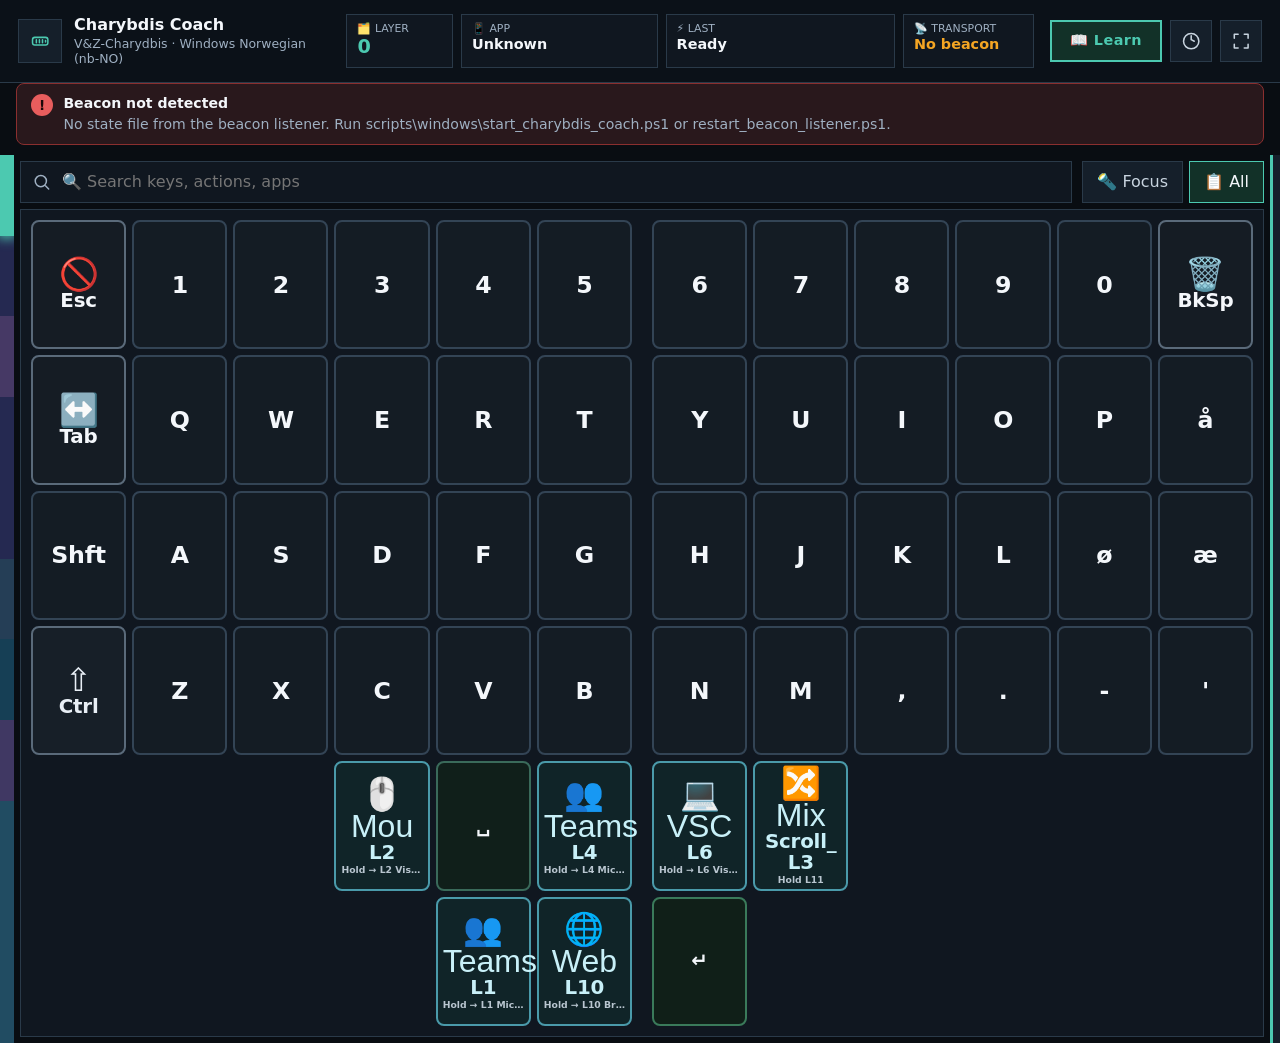
==== coach/index.html @ 66ff9a76 "Consolidate: merge coach into tools repo - Copy charybdis-coach files into coach/ directory  - Updat" ====
<!doctype html>
<html lang="en">
<head>
  <meta charset="utf-8">
  <meta name="viewport" content="width=device-width, initial-scale=1">
  <title>Charybdis Coach</title>
  <link rel="icon" href="data:image/svg+xml,<svg xmlns='http://www.w3.org/2000/svg' viewBox='0 0 24 24'><rect x='2' y='4' width='20' height='16' rx='2' fill='%23101720' stroke='%234cc9b0' stroke-width='2'/><rect x='5' y='8' width='3' height='3' rx='1' fill='%234cc9b0'/><rect x='10' y='8' width='3' height='3' rx='1' fill='%234cc9b0'/><rect x='15' y='8' width='3' height='3' rx='1' fill='%234cc9b0'/><rect x='6' y='13' width='11' height='3' rx='1' fill='%234cc9b0'/></svg>">
  <link rel="stylesheet" href="./styles.css?v=d80175a">
</head>
<body>
  <div class="app-shell">
    <header class="topbar">
      <div class="brand-block">
        <div class="brand-mark" aria-hidden="true">
          <svg viewBox="0 0 24 24"><path d="M5 7h14a3 3 0 0 1 3 3v4a3 3 0 0 1-3 3H5a3 3 0 0 1-3-3v-4a3 3 0 0 1 3-3Zm2 3v4m4-4v4m4-4v4m4-3v2"/></svg>
        </div>
        <div>
          <h1>Charybdis Coach</h1>
          <p id="deviceLabel">USB Live Monitor</p>
        </div>
      </div>
      <div class="status-strip" aria-live="polite">
        <div class="status-pill layer-status"><span>🗂️ Layer</span><strong id="activeLayer">0</strong></div>
        <div class="status-pill"><span>📱 App</span><strong id="activeApp">Unknown</strong></div>
        <div class="status-pill"><span>⚡ Last</span><strong id="lastAction">Starting</strong></div>
        <div class="status-pill transport"><span>📡 Transport</span><strong id="transport">USB</strong></div>
      </div>
      <div class="topbar-actions">
        <button class="learn-button" id="learnButton" type="button" title="Learn app shortcuts">📖 Learn</button>
        <button class="icon-button" id="keyDebugToggle" type="button" title="Toggle key input debug overlay">
          <svg viewBox="0 0 24 24" aria-hidden="true"><path d="M12 2a10 10 0 1 0 0 20 10 10 0 0 0 0-20Zm0 3v5l4 2"/></svg>
        </button>
        <button class="icon-button" id="fullscreenButton" type="button" title="Fullscreen">
          <svg viewBox="0 0 24 24" aria-hidden="true"><path d="M8 3H3v5m13-5h5v5M8 21H3v-5m18 0v5h-5"/></svg>
        </button>
      </div>
    </header>

    <div id="beaconBanner" class="beacon-banner beacon-banner--hidden" role="status" aria-live="assertive" hidden>
      <span class="beacon-banner__icon" aria-hidden="true">!</span>
      <div class="beacon-banner__text">
        <strong id="beaconBannerTitle">Beacon</strong>
        <span id="beaconBannerDetail">Checking layer sync…</span>
      </div>
    </div>

    <main class="workspace">
      <aside class="layer-rail collapsed" id="layerRail" aria-label="Layers">
        <div class="rail-title" id="railTitle">🗂️ Layers</div>
        <div id="layerTabs" class="layer-tabs"></div>
        <div class="rail-color-strip" id="railColorStrip"></div>
      </aside>

      <section class="coach-stage" aria-label="Keyboard coach">
        <div class="stage-toolbar">
          <label class="search-box">
            <svg viewBox="0 0 24 24" aria-hidden="true"><path d="m21 21-4.3-4.3M10.5 18a7.5 7.5 0 1 1 0-15 7.5 7.5 0 0 1 0 15Z"/></svg>
            <input id="searchInput" type="search" autocomplete="off" placeholder="🔍 Search keys, actions, apps">
          </label>
          <div class="view-toggles" role="group" aria-label="View mode">
            <button id="focusImportantButton" type="button">🔦 Focus</button>
            <button id="showAllButton" type="button" class="active">📋 All</button>
          </div>
        </div>

        <div id="keyboardMap" class="keyboard-map" aria-label="Charybdis keyboard map"></div>
      </section>

      <aside class="inspector" id="inspectorPanel" aria-label="Selected action">
        <button type="button" class="inspector-collapse-btn" id="inspectorCollapseBtn" title="Collapse panel">◀</button>
        <section class="panel selected-panel">
          <div class="panel-heading">
            <span id="selectedIcon" class="behavior-icon kind-letter" aria-hidden="true">Key</span>
            <div>
              <h2 id="selectedTitle">Select a key</h2>
              <p id="selectedSubtitle">Layer details appear here</p>
            </div>
          </div>
          <dl class="detail-list">
            <div><dt>⚙️ Behavior</dt><dd id="selectedBehavior">-</dd></div>
            <div><dt>📤 Output</dt><dd id="selectedOutput">-</dd></div>
            <div><dt>⇧ Modifiers</dt><dd id="selectedModifiers">-</dd></div>
            <div><dt>🎯 Purpose</dt><dd id="selectedPurpose">-</dd></div>
            <div><dt>📝 Notes</dt><dd id="selectedNotes">-</dd></div>
          </dl>
        </section>

        <section class="panel practice-panel">
          <h2>🎯 Practice</h2>
          <div class="practice-mode-select">
            <select id="practiceAppSelect" class="practice-app-select">
              <option value="">Layer mode (current layer)</option>
            </select>
          </div>
          <div class="practice-controls" role="group" aria-label="Practice modes">
            <button id="drillButton" type="button">⌨️ Drill (type)</button>
            <button id="quizButton" type="button">🧩 Quiz (find)</button>
            <button id="guidedButton" type="button">🗺️ Guided tour</button>
            <button id="practiceStopButton" type="button">⏹️ Stop</button>
          </div>
          <p id="practicePrompt" class="practice-prompt">Pick a mode. Drill = type the prompted key. Quiz = click the key for the prompted action. Guided = step through this layer. Select an app above to practice its shortcuts across all layers.</p>
          <div class="practice-stats">
            <span>🏆 Score <strong id="practiceScore">0 / 0</strong></span>
            <span>📈 Mastery <strong id="practiceMastery">0%</strong></span>
            <button id="practiceResetButton" type="button" class="link-button">Reset</button>
          </div>
        </section>

        <section class="panel now-panel">
          <h2>📡 Now</h2>
          <div class="now-grid">
            <div><span>👆 Held</span><strong id="heldLayers">-</strong></div>
            <div><span>🔒 Locked</span><strong id="lockedLayer">-</strong></div>
            <div><span>🔀 Toggled</span><strong id="toggledLayers">-</strong></div>
            <div><span>⏱️ State age</span><strong id="stateAge">-</strong></div>
          </div>
        </section>

        <section class="panel events-panel">
          <h2>⏱️ Timeline</h2>
          <ol id="eventList" class="event-list"></ol>
        </section>

        <section class="panel workflow-panel" id="workflowPanel">
          <div class="workflow-header">
            <h2>📋 Workflow Guide</h2>
            <select id="workflowAppSelect" class="workflow-select">
              <option value="">Select an app...</option>
            </select>
          </div>
          <input id="workflowSearch" type="search" autocomplete="off" placeholder="🔍 Filter shortcuts..." class="workflow-search-input">
          <div id="workflowContent" class="workflow-content"></div>
        </section>

        <section class="panel apps-panel">
          <h2>🚀 Launcher Apps</h2>
          <div id="appList" class="app-list"></div>
        </section>
      </aside>
    </main>
  </div>

  <div id="keyDebugOverlay" class="key-debug key-debug--hidden">
    <div class="key-debug-header">Key Input Debug <button id="keyDebugClose" type="button">Hide</button></div>
    <div class="key-debug-mods" id="keyDebugMods">Modifiers: none</div>
    <ol id="keyDebugLog" class="key-debug-log"></ol>
  </div>

  <div id="learnOverlay" class="learn-overlay learn-overlay--hidden" role="dialog" aria-label="Learn shortcuts">
    <div class="learn-topbar">
      <button id="learnCloseButton" type="button" class="learn-close-btn" title="Close">❌ Close</button>
      <div id="learnProgress" class="learn-progress"></div>
      <label class="learn-auto-toggle"><input type="checkbox" id="learnAutoAdvance" checked> Auto-advance</label>
    </div>

    <div id="learnPickerView" class="learn-picker">
      <h2>📖 Learn App Shortcuts</h2>
      <p class="learn-picker-hint">Choose an app to start a guided tour of its keyboard shortcuts</p>
      <div id="learnAppGrid" class="learn-app-grid"></div>
    </div>

    <div id="learnTourView" class="learn-tour learn-tour--hidden">
      <div class="learn-step-area">
        <div id="learnAccess" class="learn-access"></div>
        <div id="learnStep" class="learn-step"></div>
        <div id="learnWarning" class="learn-warning learn-warning--hidden"></div>
      </div>
      <div class="learn-nav">
        <button id="learnPrevButton" type="button">⬅️ Previous</button>
        <button id="learnBackToApps" type="button">📱 Back to Apps</button>
        <button id="learnNextButton" type="button">➡️ Next</button>
      </div>
      <div id="learnKeyboardArea" class="learn-keyboard-area"></div>
    </div>
  </div>

  <script src="./app.js?v=d80175a"></script>
</body>
</html>
---- coach/styles.css ----
:root {
  color-scheme: dark;
  --bg: #090d12;
  --surface: #101720;
  --surface-2: #151f2a;
  --surface-3: #1b2834;
  --line: #2a3a49;
  --text: #f4f7fb;
  --muted: #9fb0c2;
  --soft: #c8d4df;
  --accent: #4cc9b0;
  --accent-2: #68a5ff;
  --warn: #ffc857;
  --danger: #ff6b6b;
  --mouse: #b78cff;
  --layer: #5ee1ff;
  --bt: #64b5ff;
  --system: #ff9f6e;
  --transparent: #5c6b78;
  --nav: #3dd6c6;
  --window: #6eb5ff;
  --speed: #ffb347;
  --scroll: #c9e265;
  --lock: #f472b6;
  --game: #a78bfa;
  --home: #86efac;
  --code: #56d4e8;
  --dms: #e8a44c;
  --shadow: 0 18px 48px rgba(0, 0, 0, 0.32);
}

* {
  box-sizing: border-box;
}

html,
body {
  width: 100%;
  min-width: 320px;
  min-height: 100%;
  margin: 0;
  background: var(--bg);
  color: var(--text);
  font-family: "Segoe UI", system-ui, -apple-system, BlinkMacSystemFont, sans-serif;
  letter-spacing: 0;
}

button,
input {
  font: inherit;
}

svg {
  width: 1.15rem;
  height: 1.15rem;
  fill: none;
  stroke: currentColor;
  stroke-width: 2;
  stroke-linecap: round;
  stroke-linejoin: round;
}

.app-shell {
  min-height: 100vh;
  display: grid;
  grid-template-rows: auto auto 1fr;
}

.topbar {
  display: grid;
  grid-template-columns: minmax(220px, 1fr) minmax(360px, 2.2fr) auto;
  align-items: center;
  gap: 16px;
  padding: 14px 18px;
  border-bottom: 1px solid var(--line);
  background: #0b1118;
}

.brand-block {
  display: flex;
  align-items: center;
  min-width: 0;
  gap: 12px;
}

.brand-mark,
.behavior-icon {
  display: inline-flex;
  align-items: center;
  justify-content: center;
  width: 44px;
  height: 44px;
  flex: 0 0 auto;
  border: 1px solid var(--line);
  background: var(--surface-2);
  color: var(--accent);
  font-weight: 800;
  font-size: 0.72rem;
  letter-spacing: 0.04em;
  text-transform: uppercase;
}

.brand-block h1,
.panel h2 {
  margin: 0;
  font-size: 1rem;
  line-height: 1.2;
}

.brand-block p,
.panel-heading p {
  margin: 3px 0 0;
  color: var(--muted);
  font-size: 0.78rem;
  line-height: 1.2;
}

.status-strip {
  display: grid;
  grid-template-columns: 0.65fr 1.2fr 1.4fr 0.8fr;
  gap: 8px;
  min-width: 0;
}

.status-pill {
  min-width: 0;
  overflow: hidden;
  padding: 8px 10px;
  border: 1px solid var(--line);
  background: var(--surface);
}

#transport.stale-sync,
#transport.beacon-down {
  color: #f5a623;
}

#transport.beacon-live {
  color: #3ecf8e;
}

.beacon-banner {
  display: flex;
  align-items: flex-start;
  gap: 10px;
  margin: 0 16px 10px;
  padding: 10px 14px;
  border: 1px solid var(--line);
  border-radius: 8px;
  background: var(--surface);
  font-size: 0.88rem;
  line-height: 1.35;
}

.beacon-banner--hidden {
  display: none;
}

.beacon-banner--ok {
  border-color: #2d6a4f;
  background: rgba(62, 207, 142, 0.12);
}

.beacon-banner--warn {
  border-color: #9a6b1a;
  background: rgba(245, 166, 35, 0.14);
}

.beacon-banner--error {
  border-color: #8b2f2f;
  background: rgba(232, 93, 93, 0.14);
}

.beacon-banner__icon {
  flex: 0 0 auto;
  width: 1.4rem;
  height: 1.4rem;
  border-radius: 50%;
  display: grid;
  place-items: center;
  font-weight: 700;
  font-size: 0.85rem;
}

.beacon-banner--ok .beacon-banner__icon {
  background: #3ecf8e;
  color: #0b1a12;
}

.beacon-banner--warn .beacon-banner__icon {
  background: #f5a623;
  color: #1a1208;
}

.beacon-banner--error .beacon-banner__icon {
  background: #e85d5d;
  color: #1a0808;
}

.beacon-banner__text strong {
  display: block;
  margin-bottom: 2px;
}

.beacon-banner__text span {
  color: var(--muted);
}

.status-pill span {
  display: block;
  color: var(--muted);
  font-size: 0.68rem;
  line-height: 1.1;
  text-transform: uppercase;
}

.status-pill strong {
  display: block;
  min-width: 0;
  overflow: hidden;
  color: var(--text);
  font-size: 0.9rem;
  line-height: 1.25;
  text-overflow: ellipsis;
  white-space: nowrap;
}

.layer-status strong {
  color: var(--accent);
  font-size: 1.2rem;
}

.icon-button,
.view-toggles button,
.layer-tab {
  border: 1px solid var(--line);
  background: var(--surface-2);
  color: var(--soft);
  cursor: pointer;
}

.topbar-actions {
  display: flex;
  align-items: center;
  gap: 8px;
}

.icon-button {
  width: 42px;
  height: 42px;
  display: inline-flex;
  align-items: center;
  justify-content: center;
}

.icon-button:hover,
.view-toggles button:hover,
.layer-tab:hover {
  border-color: var(--accent);
  color: var(--text);
}

.workspace {
  min-height: 0;
  display: grid;
  grid-template-columns: auto 1fr auto;
  grid-template-rows: 1fr;
  gap: 0;
  padding: 0;
  overflow: hidden;
}

.layer-rail,
.coach-stage,
.inspector {
  min-height: 0;
}

/* ----- Collapsible layer rail ----- */
.layer-rail {
  display: flex;
  flex-direction: column;
  gap: 0;
  width: 88px;
  transition: width 0.25s ease;
  overflow: hidden;
  border-right: 1px solid var(--line);
  background: var(--surface);
}

.layer-rail.collapsed {
  width: 14px;
  min-width: 14px;
  cursor: pointer;
  padding: 0;
  background: var(--bg);
  border-right: none;
}

.layer-rail.collapsed .rail-title,
.layer-rail.collapsed .layer-tabs {
  display: none;
}

.layer-rail.collapsed .rail-color-strip {
  display: flex;
}

.layer-rail.collapsed:hover,
.layer-rail.collapsed:focus-within {
  width: 220px;
  min-width: 220px;
  padding: 0;
  background: var(--surface);
  border-right: 1px solid var(--line);
  cursor: default;
}

.layer-rail.collapsed:hover .rail-title,
.layer-rail.collapsed:focus-within .rail-title {
  display: block;
}

.layer-rail.collapsed:hover .layer-tabs,
.layer-rail.collapsed:focus-within .layer-tabs {
  display: grid;
}

.layer-rail.collapsed:hover .rail-color-strip,
.layer-rail.collapsed:focus-within .rail-color-strip {
  display: none;
}

.rail-color-strip {
  display: none;
  flex-direction: column;
  width: 100%;
  height: 100%;
}

.rail-color-strip .rail-swatch {
  flex: 1;
  transition: opacity 0.25s, box-shadow 0.25s;
  opacity: 0.35;
  position: relative;
}

.rail-color-strip .rail-swatch.active {
  opacity: 1;
  box-shadow: 0 0 12px 2px var(--swatch-color, #fff);
  z-index: 1;
}

.rail-color-strip .rail-swatch:hover {
  opacity: 0.85;
}

.rail-color-strip .rail-swatch.active:hover {
  opacity: 1;
}

.rail-color-strip .rail-swatch.pinned {
  opacity: 1;
  box-shadow: inset 0 0 0 2px #fff, 0 0 12px 2px var(--swatch-color, #fff);
}

.rail-color-strip .rail-swatch.live {
  opacity: 0.9;
}

.rail-title {
  color: var(--muted);
  font-size: 0.7rem;
  text-transform: uppercase;
  padding: 8px 6px 4px;
  cursor: pointer;
  user-select: none;
}

.rail-title:hover {
  color: var(--text);
}

.layer-tabs {
  display: grid;
  gap: 4px;
  padding: 0 4px 4px;
}

.layer-tab {
  min-height: 56px;
  padding: 4px 4px;
  text-align: center;
}

.layer-rail.collapsed:hover .layer-tab,
.layer-rail.collapsed:focus-within .layer-tab {
  min-height: 44px;
  display: grid;
  grid-template-columns: 28px 52px 1fr;
  align-items: center;
  gap: 6px;
  text-align: left;
}

.layer-tab-num {
  display: block;
  color: var(--muted);
  font-size: 0.65rem;
  font-weight: 600;
}

.layer-tab-glyph {
  display: block;
  margin: 1px 0;
  color: var(--text);
  font-size: 0.85rem;
  font-weight: 800;
  letter-spacing: 0.03em;
  line-height: 1.1;
}

.layer-tab-role {
  display: none;
}

.layer-rail.collapsed:hover .layer-tab-role,
.layer-rail.collapsed:focus-within .layer-tab-role {
  display: block;
  color: var(--muted);
  font-size: 0.74rem;
  line-height: 1.15;
  overflow: hidden;
  text-overflow: ellipsis;
  white-space: nowrap;
}

.layer-tab .layer-tab-glyph { color: var(--layer-color, var(--accent)); }

.layer-tab.active {
  border-color: var(--layer-color, var(--accent));
  background: #123128;
  box-shadow: inset 3px 0 0 var(--layer-color, var(--accent));
}

.layer-tab.live {
  outline: 2px solid var(--accent-2);
  outline-offset: 2px;
}

.layer-tab.pinned {
  outline: 2px solid var(--warn);
  outline-offset: 2px;
}

.keycap.answer-correct.press-flash,
.keycap.answer-correct.press-fallthrough {
  box-shadow: 0 0 0 2px var(--accent), 0 0 18px rgba(76, 201, 176, 0.5);
}

.coach-stage {
  display: flex;
  flex-direction: column;
  gap: 6px;
  min-height: 0;
  overflow: hidden;
  padding: 6px;
}

.stage-toolbar {
  display: flex;
  align-items: center;
  gap: 10px;
}

.search-box {
  flex: 1;
  min-width: 0;
  height: 42px;
  display: flex;
  align-items: center;
  gap: 9px;
  padding: 0 12px;
  border: 1px solid var(--line);
  background: var(--surface);
  color: var(--muted);
}

.search-box input {
  width: 100%;
  min-width: 0;
  border: 0;
  outline: 0;
  background: transparent;
  color: var(--text);
}

.view-toggles {
  display: flex;
  gap: 6px;
}

.view-toggles button {
  height: 42px;
  padding: 0 14px;
}

.view-toggles .active {
  border-color: var(--accent);
  color: var(--text);
  background: #123128;
}

.keyboard-map {
  min-height: 0;
  flex: 1;
  display: grid;
  grid-template-columns: 1fr 1fr;
  gap: 20px;
  align-content: stretch;
  justify-content: center;
  padding: 10px;
  border: 1px solid var(--line);
  background: var(--surface);
  overflow: auto;
}

.hand {
  display: grid;
  grid-template-columns: repeat(6, 1fr);
  grid-template-rows: repeat(6, 1fr);
  gap: 6px;
  align-content: stretch;
  min-width: 0;
  max-width: 100%;
}

.keycap {
  position: relative;
  min-width: 0;
  min-height: 0;
  padding: 4px 5px 3px;
  border: 2px solid var(--line);
  background: var(--surface-2);
  color: var(--text);
  display: flex;
  flex-direction: column;
  align-items: stretch;
  justify-content: center;
  gap: 1px;
  text-align: center;
  cursor: pointer;
  border-radius: 8px;
}

.keycap:hover,
.keycap.selected {
  border-color: var(--accent);
  background: var(--surface-3);
}

.keycap.beacon-live-key,
.keycap.live-key {
  outline: 2px solid var(--accent-2);
  outline-offset: 2px;
}

.keycap.beacon-source-key,
.keycap.source-key {
  outline: 2px dashed var(--accent);
  outline-offset: 2px;
}

.keycap.press-flash {
  outline: 3px solid #7ee8ff;
  outline-offset: 1px;
  box-shadow: 0 0 0 2px rgba(126, 232, 255, 0.35), 0 0 18px rgba(126, 232, 255, 0.45);
  background: #1a3040;
}

.keycap.press-fallthrough {
  outline: 3px dashed #9eb0c2;
  outline-offset: 1px;
  box-shadow: 0 0 0 2px rgba(158, 176, 194, 0.25), inset 0 0 12px rgba(126, 232, 255, 0.12);
}

.keycap.filtered-out {
  display: none;
}

.keycap.transparent {
  color: #6d7a86;
  background: #0c1218;
  border-color: #1e2832;
  opacity: 0.72;
}

.keycap.warning {
  border-color: rgba(255, 200, 87, 0.85);
  background: #2a2010;
}

.key-badge {
  align-self: center;
  max-width: 100%;
  padding: 0;
  border-radius: 0;
  background: transparent;
  color: inherit;
  font-size: clamp(1.4rem, 2.5vw, 2rem);
  font-weight: 400;
  letter-spacing: 0;
  line-height: 1;
  text-transform: none;
  opacity: 1;
  font-family: "Segoe UI Emoji", "Apple Color Emoji", "Noto Color Emoji", sans-serif;
}

.key-primary {
  min-width: 0;
  overflow-wrap: anywhere;
  font-weight: 800;
  font-size: clamp(1rem, 1.55vw, 1.45rem);
  line-height: 1.05;
  letter-spacing: -0.01em;
}

.key-secondary {
  min-height: 1.05em;
  color: var(--soft);
  overflow: hidden;
  font-size: 0.58rem;
  font-weight: 600;
  line-height: 1.15;
  text-overflow: ellipsis;
  white-space: nowrap;
  opacity: 0.92;
}

.keycap.kind-letter .key-primary,
.keycap.kind-function .key-primary,
.keycap.kind-arrow .key-primary {
  font-size: clamp(1.1rem, 1.7vw, 1.55rem);
}

.keycap.kind-transparent .key-primary {
  font-size: clamp(0.72rem, 1vw, 0.95rem);
  opacity: 0.68;
}

.keycap.kind-transparent .key-badge {
  font-size: 0.9rem;
  opacity: 0.62;
}

.keycap.kind-transparent .key-secondary {
  opacity: 0.58;
}

.keycap.kind-nav { border-color: #2a8f84; background: #0f2a28; color: #b8fff4; }
.keycap.kind-mouse-hold { border-color: #7b5cbf; background: #1a1530; color: #e4d4ff; }
.keycap.kind-window { border-color: #3d7ab8; background: #102033; color: #d4e8ff; }
.keycap.kind-system-layer { border-color: #c07a45; background: #2a1c14; color: #ffd8bf; }
.keycap.kind-speed,
.keycap.kind-speed-hold { border-color: #c9862e; background: #2a2210; color: #ffe2b0; }
.keycap.kind-speed-off { border-color: #5a8f6e; background: #142218; color: #c7f0d8; }
.keycap.kind-scroll { border-color: #8aa832; background: #1c2410; color: #e8f7b0; }
.keycap.kind-lock { border-color: #c44d8a; background: #2a1020; color: #ffc8e4; }
.keycap.kind-game { border-color: #8b6be8; background: #1e1633; color: #e8ddff; }
.keycap.kind-home { border-color: #4a9f62; background: #122418; color: #c9f5d4; }
.keycap.kind-mouse-btn { border-color: #9466e8; background: #1a1430; color: #eadcff; }
.keycap.kind-bluetooth { border-color: #4a8fd4; background: #101f30; color: #d0ebff; }
.keycap.kind-output { border-color: #5a8fd4; background: #121e2c; color: #d8ecff; }
.keycap.kind-danger { border-color: #d45555; background: #2a1212; color: #ffc9c9; }
.keycap.kind-modifier { border-color: #5a6a7a; background: #171f28; color: #e8eef5; }
.keycap.kind-momentary { border-color: #4a9aaa; background: #102428; color: #c8f0f8; }
.keycap.kind-toggle { border-color: #6a8aaa; background: #141e28; color: #d8e8ff; }
.keycap.kind-jump { border-color: #7a6aaa; background: #1a1428; color: #e8dcff; }
.keycap.kind-arrow { border-color: #4a7a9a; background: #121c26; color: #d0ecff; }
.keycap.kind-space { border-color: #3a6a5a; background: #101f1a; }
.keycap.kind-enter { border-color: #3a7a5a; background: #101f18; }
.keycap.kind-edit { border-color: #5a6a7a; background: #151c24; }
.keycap.kind-letter { border-color: #334455; background: #141c24; }
.keycap.kind-letter .key-primary { font-size: clamp(1.15rem, 1.85vw, 1.65rem); }
.keycap.kind-function { border-color: #45556a; background: #161e28; color: #d8e4f0; }
.keycap.kind-nav .key-primary,
.keycap.kind-window .key-primary,
.keycap.kind-mouse-hold .key-primary,
.keycap.kind-system-layer .key-primary,
.keycap.kind-speed .key-primary,
.keycap.kind-scroll .key-primary,
.keycap.kind-lock .key-primary,
.keycap.kind-game .key-primary,
.keycap.kind-home .key-primary {
  font-size: clamp(0.88rem, 1.2vw, 1.08rem);
}

.behavior-icon.kind-nav { color: var(--nav); border-color: #2a8f84; background: #0f2a28; }
.behavior-icon.kind-mouse-hold,
.behavior-icon.kind-mouse-btn { color: var(--mouse); border-color: #7b5cbf; background: #1a1530; }
.behavior-icon.kind-window { color: var(--window); border-color: #3d7ab8; background: #102033; }
.behavior-icon.kind-system-layer { color: var(--system); border-color: #c07a45; background: #2a1c14; }
.behavior-icon.kind-speed,
.behavior-icon.kind-speed-hold { color: var(--speed); border-color: #c9862e; background: #2a2210; }
.behavior-icon.kind-scroll { color: var(--scroll); border-color: #8aa832; background: #1c2410; }
.behavior-icon.kind-lock { color: var(--lock); border-color: #c44d8a; background: #2a1020; }
.behavior-icon.kind-game { color: var(--game); border-color: #8b6be8; background: #1e1633; }
.behavior-icon.kind-home { color: var(--home); border-color: #4a9f62; background: #122418; }
.behavior-icon.kind-letter { color: var(--accent); }
.behavior-icon.kind-danger { color: var(--danger); border-color: #d45555; background: #2a1212; }
.behavior-icon.kind-transparent { color: var(--transparent); }

/* ----- Collapsible inspector ----- */
.inspector {
  display: flex;
  flex-direction: column;
  gap: 10px;
  overflow-y: auto;
  overflow-x: hidden;
  max-height: 100%;
  width: 290px;
  transition: width 0.25s ease;
  border-left: 1px solid var(--line);
  background: var(--surface);
  padding: 10px;
}

.inspector.collapsed {
  width: 10px;
  min-width: 10px;
  padding: 0;
  overflow: hidden;
  cursor: pointer;
  background: var(--surface-2);
  border-left: 3px solid var(--accent);
}

.inspector.collapsed:hover {
  border-left-color: var(--text);
  background: var(--surface-3);
}

.inspector.collapsed > * {
  display: none;
}

.inspector-collapse-btn {
  align-self: flex-end;
  width: 28px;
  height: 28px;
  border: 1px solid var(--line);
  background: var(--surface-2);
  color: var(--muted);
  cursor: pointer;
  font-size: 0.75rem;
  border-radius: 4px;
  flex-shrink: 0;
}

.inspector-collapse-btn:hover {
  color: var(--text);
  border-color: var(--accent);
}

.inspector-toggle {
  position: absolute;
  right: 0;
  top: 50%;
  transform: translateY(-50%);
  z-index: 10;
  width: 20px;
  height: 60px;
  border: 1px solid var(--line);
  border-right: none;
  background: var(--surface-2);
  color: var(--muted);
  cursor: pointer;
  display: flex;
  align-items: center;
  justify-content: center;
  font-size: 0.7rem;
  border-radius: 6px 0 0 6px;
}

.inspector-toggle:hover {
  color: var(--text);
  border-color: var(--accent);
}

.panel {
  min-width: 0;
  border: 1px solid var(--line);
  background: var(--surface);
  box-shadow: var(--shadow);
}

.selected-panel,
.now-panel,
.events-panel,
.apps-panel {
  padding: 12px;
  flex-shrink: 0;
}

.events-panel {
  flex: 0 1 auto;
  min-height: 160px;
}

.panel-heading {
  display: flex;
  align-items: center;
  gap: 10px;
  margin-bottom: 12px;
}

.detail-list {
  display: grid;
  gap: 8px;
  margin: 0;
}

.detail-list div {
  display: grid;
  grid-template-columns: 82px minmax(0, 1fr);
  gap: 10px;
}

.detail-list dt,
.now-grid span {
  color: var(--muted);
  font-size: 0.72rem;
  line-height: 1.25;
  text-transform: uppercase;
}

.detail-list dd {
  margin: 0;
  color: var(--text);
  overflow-wrap: anywhere;
  font-size: 0.86rem;
  line-height: 1.25;
}

.now-grid {
  display: grid;
  grid-template-columns: 1fr 1fr;
  gap: 8px;
  margin-top: 10px;
}

.now-grid div {
  min-width: 0;
  padding: 10px;
  background: var(--surface-2);
}

.now-grid strong {
  display: block;
  overflow: hidden;
  margin-top: 2px;
  text-overflow: ellipsis;
  white-space: nowrap;
}

.event-list {
  margin: 10px 0 0;
  padding: 0;
  list-style: none;
  overflow-y: auto;
  overflow-x: hidden;
  max-height: 220px;
  min-height: 80px;
}

.event-list li {
  padding: 9px 0;
  border-top: 1px solid var(--line);
  color: var(--soft);
  font-size: 0.84rem;
  line-height: 1.25;
}

.event-list time {
  display: block;
  color: var(--muted);
  font-size: 0.68rem;
}

.app-list {
  display: flex;
  flex-wrap: wrap;
  gap: 8px;
  margin-top: 10px;
}

.app-chip {
  max-width: 100%;
  padding: 6px 8px;
  border: 1px solid var(--line);
  background: var(--surface-2);
  color: var(--soft);
  font-size: 0.78rem;
}

@media (max-width: 1180px) {
  .topbar {
    grid-template-columns: 1fr auto;
  }

  .status-strip {
    grid-column: 1 / -1;
    grid-template-columns: repeat(2, minmax(0, 1fr));
  }

  .layer-rail {
    width: 10px;
    min-width: 10px;
  }

  .layer-rail .rail-title,
  .layer-rail .layer-tabs {
    display: none;
  }

  .layer-rail.collapsed:hover,
  .layer-rail.collapsed:focus-within {
    width: 220px;
    min-width: 220px;
  }

  .layer-rail.collapsed:hover .rail-title,
  .layer-rail.collapsed:focus-within .rail-title {
    display: block;
  }

  .layer-rail.collapsed:hover .layer-tabs,
  .layer-rail.collapsed:focus-within .layer-tabs {
    display: grid;
  }

  .inspector {
    width: 10px;
    min-width: 10px;
    padding: 0;
    overflow: hidden;
  }

  .inspector > * {
    display: none;
  }
}

@media (max-width: 820px) {
  .topbar {
    grid-template-columns: 1fr;
  }

  .icon-button {
    justify-self: start;
  }

  .status-pill strong {
    white-space: normal;
    overflow-wrap: anywhere;
    max-height: 2.6em;
  }

  .workspace {
    grid-template-columns: 1fr;
  }

  .layer-rail {
    flex-direction: row;
    align-items: center;
  }

  .layer-tabs {
    flex: 1;
    display: flex;
    overflow-x: auto;
  }

  .layer-tab {
    min-width: 64px;
  }

  .keyboard-map {
    grid-template-columns: 1fr;
    gap: 16px;
  }

  .inspector {
    grid-template-columns: 1fr;
  }

  .status-strip {
    grid-template-columns: 1fr;
  }
}

/* ----- Practice / learning panel ----- */
.practice-mode-select {
  margin-bottom: 8px;
}
.practice-app-select {
  width: 100%;
  height: 30px;
  border: 1px solid var(--line);
  background: var(--surface-2);
  color: var(--text);
  font-size: 0.8rem;
  padding: 0 8px;
  cursor: pointer;
}
.practice-app-select:hover {
  border-color: var(--accent);
}
.practice-controls {
  display: flex;
  flex-wrap: wrap;
  gap: 6px;
  margin-bottom: 10px;
}
.practice-controls button {
  flex: 1 1 auto;
  border: 1px solid var(--line);
  background: var(--surface-2);
  color: var(--soft);
  border-radius: 8px;
  padding: 7px 9px;
  font-size: 12px;
  cursor: pointer;
  transition: border-color 0.15s, background 0.15s, color 0.15s;
}
.practice-controls button:hover {
  border-color: var(--accent);
  color: var(--text);
}
.practice-controls button.active {
  border-color: var(--accent);
  background: #123128;
  color: var(--accent);
}
.practice-prompt {
  font-size: 13px;
  line-height: 1.45;
  color: var(--text);
  background: var(--surface-3);
  border: 1px solid var(--line);
  border-radius: 8px;
  padding: 10px 12px;
  margin: 0 0 10px;
  min-height: 38px;
}
.practice-stats {
  display: flex;
  align-items: center;
  gap: 14px;
  font-size: 12px;
  color: var(--muted);
}
.practice-stats strong {
  color: var(--accent);
  font-weight: 600;
}
.link-button {
  margin-left: auto;
  background: none;
  border: none;
  color: var(--accent-2);
  cursor: pointer;
  font-size: 12px;
  text-decoration: underline;
}
/* ----- Workflow guide panel ----- */
.workflow-panel {
  padding: 12px;
  flex-shrink: 0;
}
.workflow-header {
  display: flex;
  align-items: center;
  gap: 10px;
  margin-bottom: 10px;
}
.workflow-header h2 {
  flex-shrink: 0;
}
.workflow-select {
  flex: 1;
  min-width: 0;
  height: 32px;
  border: 1px solid var(--line);
  background: var(--surface-2);
  color: var(--text);
  font-size: 0.82rem;
  padding: 0 8px;
  cursor: pointer;
}
.workflow-select:hover {
  border-color: var(--accent);
}
.workflow-search-input {
  width: 100%;
  height: 30px;
  margin-bottom: 10px;
  padding: 0 10px;
  border: 1px solid var(--line);
  background: var(--surface-2);
  color: var(--text);
  font-size: 0.8rem;
  outline: none;
}
.workflow-search-input:focus {
  border-color: var(--accent);
}
.workflow-content {
  max-height: 420px;
  overflow-y: auto;
}
.workflow-category {
  margin-bottom: 12px;
}
.workflow-category-name {
  color: var(--accent);
  font-size: 0.72rem;
  font-weight: 700;
  text-transform: uppercase;
  letter-spacing: 0.05em;
  margin-bottom: 6px;
  padding-bottom: 4px;
  border-bottom: 1px solid var(--line);
}
.workflow-shortcut {
  display: grid;
  grid-template-columns: 110px 1fr;
  gap: 6px;
  padding: 5px 0;
  border-bottom: 1px solid rgba(42, 58, 73, 0.4);
  font-size: 0.8rem;
  line-height: 1.3;
}
.workflow-shortcut:last-child {
  border-bottom: none;
}
.workflow-shortcut.missing {
  border-left: 3px solid #d17a31;
  padding-left: 6px;
}
.workflow-keys {
  font-family: "Consolas", "Cascadia Code", monospace;
  font-size: 0.72rem;
  font-weight: 600;
  color: var(--accent-2);
  white-space: nowrap;
  overflow: hidden;
  text-overflow: ellipsis;
}
.workflow-action {
  color: var(--soft);
  min-width: 0;
}
.workflow-charybdis {
  grid-column: 1 / -1;
  font-size: 0.68rem;
  color: var(--accent);
  padding-left: 4px;
  opacity: 0.85;
}
.workflow-missing {
  display: inline-block;
  margin-right: 7px;
  padding: 1px 6px;
  border: 1px solid rgba(209, 122, 49, 0.7);
  border-radius: 6px;
  color: #f0a45e;
  font-weight: 700;
  text-transform: uppercase;
  letter-spacing: 0.04em;
}
.workflow-shortcut.filtered-out {
  display: none;
}
.workflow-empty {
  color: var(--muted);
  font-size: 0.82rem;
  padding: 16px 0;
  text-align: center;
}

/* ----- Learn overlay ----- */
.learn-button {
  height: 42px;
  padding: 0 18px;
  border: 2px solid var(--accent);
  background: #123128;
  color: var(--accent);
  font-weight: 700;
  font-size: 0.9rem;
  cursor: pointer;
  letter-spacing: 0.03em;
}
.learn-button:hover { background: var(--accent); color: var(--bg); }
.learn-overlay {
  position: fixed;
  inset: 0;
  z-index: 1000;
  background: var(--bg);
  display: flex;
  flex-direction: column;
  overflow: hidden;
}
.learn-overlay--hidden { display: none; }
.learn-topbar {
  display: flex;
  align-items: center;
  gap: 16px;
  padding: 10px 20px;
  background: #0b1118;
  border-bottom: 1px solid var(--line);
}
.learn-close-btn {
  height: 32px;
  padding: 0 14px;
  border: 1px solid var(--line);
  background: var(--surface-2);
  color: var(--soft);
  cursor: pointer;
  font-size: 0.8rem;
}
.learn-close-btn:hover { border-color: var(--danger); color: var(--danger); }
.learn-progress {
  flex: 1;
  color: var(--muted);
  font-size: 0.82rem;
  text-align: center;
}
.learn-auto-toggle {
  font-size: 0.78rem;
  color: var(--muted);
  cursor: pointer;
  display: flex;
  align-items: center;
  gap: 5px;
}
.learn-auto-toggle input { cursor: pointer; }

/* App picker (initial view) */
.learn-picker {
  flex: 1;
  display: flex;
  flex-direction: column;
  align-items: center;
  justify-content: center;
  gap: 20px;
  padding: 40px;
}
.learn-picker h2 {
  margin: 0;
  color: var(--accent);
  font-size: 1.6rem;
}
.learn-picker-hint {
  color: var(--muted);
  font-size: 0.95rem;
  margin: 0;
}
.learn-app-grid {
  display: flex;
  flex-wrap: wrap;
  gap: 12px;
  justify-content: center;
  max-width: 700px;
}
.learn-app-card {
  padding: 14px 24px;
  border: 2px solid var(--line);
  background: var(--surface);
  color: var(--text);
  font-size: 0.95rem;
  font-weight: 600;
  cursor: pointer;
  border-radius: 10px;
  min-width: 130px;
  text-align: center;
}
.learn-app-card:hover {
  border-color: var(--accent);
  background: #123128;
  color: var(--accent);
}

/* Tour view */
.learn-tour { flex: 1; display: flex; flex-direction: column; overflow: hidden; padding: 16px 24px; gap: 14px; }
.learn-tour--hidden { display: none; }
.learn-step-area { text-align: center; }
.learn-access {
  font-size: 0.9rem;
  color: var(--muted);
  margin-bottom: 8px;
  padding: 8px 16px;
  background: var(--surface-2);
  border: 1px solid var(--line);
  border-radius: 8px;
  display: inline-block;
}
.learn-access strong { color: var(--accent); }
.learn-step {
  font-size: 1.4rem;
  font-weight: 600;
  color: var(--text);
  line-height: 1.6;
  min-height: 60px;
  display: flex;
  align-items: center;
  justify-content: center;
  flex-wrap: wrap;
  gap: 8px;
  padding: 18px 24px;
  background: var(--surface);
  border: 1px solid var(--line);
  border-radius: 12px;
}
.learn-step strong { color: var(--accent); }
.learn-step .learn-keys {
  display: inline-block;
  padding: 5px 14px;
  background: var(--surface-3);
  border: 1px solid var(--accent);
  border-radius: 6px;
  font-family: "Consolas", "Cascadia Code", monospace;
  font-weight: 700;
  font-size: 1.1rem;
  color: var(--accent-2);
}
.learn-step .learn-pos {
  font-size: 0.8rem;
  color: var(--muted);
  font-weight: 400;
}
.learn-warning {
  margin-top: 6px;
  padding: 6px 14px;
  background: rgba(255, 200, 87, 0.12);
  border: 1px solid #9a6b1a;
  border-radius: 6px;
  color: var(--warn);
  font-size: 0.8rem;
}
.learn-warning--hidden { display: none; }
.learn-nav {
  display: flex;
  gap: 10px;
  justify-content: center;
}
.learn-nav button {
  height: 36px;
  padding: 0 22px;
  border: 1px solid var(--line);
  background: var(--surface-2);
  color: var(--soft);
  cursor: pointer;
  font-size: 0.85rem;
  border-radius: 6px;
}
.learn-nav button:hover { border-color: var(--accent); color: var(--text); }
.learn-keyboard-area {
  flex: 1;
  min-height: 0;
  overflow: auto;
}

/* ----- Key debug overlay ----- */
.key-debug {
  position: fixed;
  bottom: 12px;
  right: 12px;
  z-index: 900;
  width: 340px;
  max-height: 280px;
  background: rgba(10, 13, 18, 0.95);
  border: 1px solid var(--accent);
  border-radius: 8px;
  font-family: "Consolas", monospace;
  font-size: 0.75rem;
  overflow: hidden;
}
.key-debug--hidden { display: none; }
.key-debug-header {
  display: flex;
  justify-content: space-between;
  align-items: center;
  padding: 6px 10px;
  background: var(--surface-2);
  color: var(--accent);
  font-weight: 700;
  font-size: 0.72rem;
  text-transform: uppercase;
}
.key-debug-header button {
  background: none;
  border: 1px solid var(--line);
  color: var(--muted);
  font-size: 0.68rem;
  cursor: pointer;
  padding: 2px 8px;
}
.key-debug-mods {
  padding: 4px 10px;
  color: var(--warn);
  font-size: 0.72rem;
  border-bottom: 1px solid var(--line);
}
.key-debug-log {
  margin: 0;
  padding: 4px 10px;
  list-style: none;
  max-height: 200px;
  overflow-y: auto;
}
.key-debug-log li {
  padding: 2px 0;
  border-bottom: 1px solid rgba(42, 58, 73, 0.3);
  color: var(--soft);
  line-height: 1.4;
}
.key-debug-log .key-event-type { color: var(--accent-2); }
.key-debug-log .key-event-key { color: var(--accent); font-weight: 700; }

.keycap.answer-correct {
  border-color: var(--accent) !important;
  box-shadow: 0 0 0 2px var(--accent), 0 0 18px rgba(76, 201, 176, 0.5);
}
.keycap.answer-wrong {
  border-color: var(--danger) !important;
  box-shadow: 0 0 0 2px var(--danger), 0 0 18px rgba(255, 107, 107, 0.5);
}
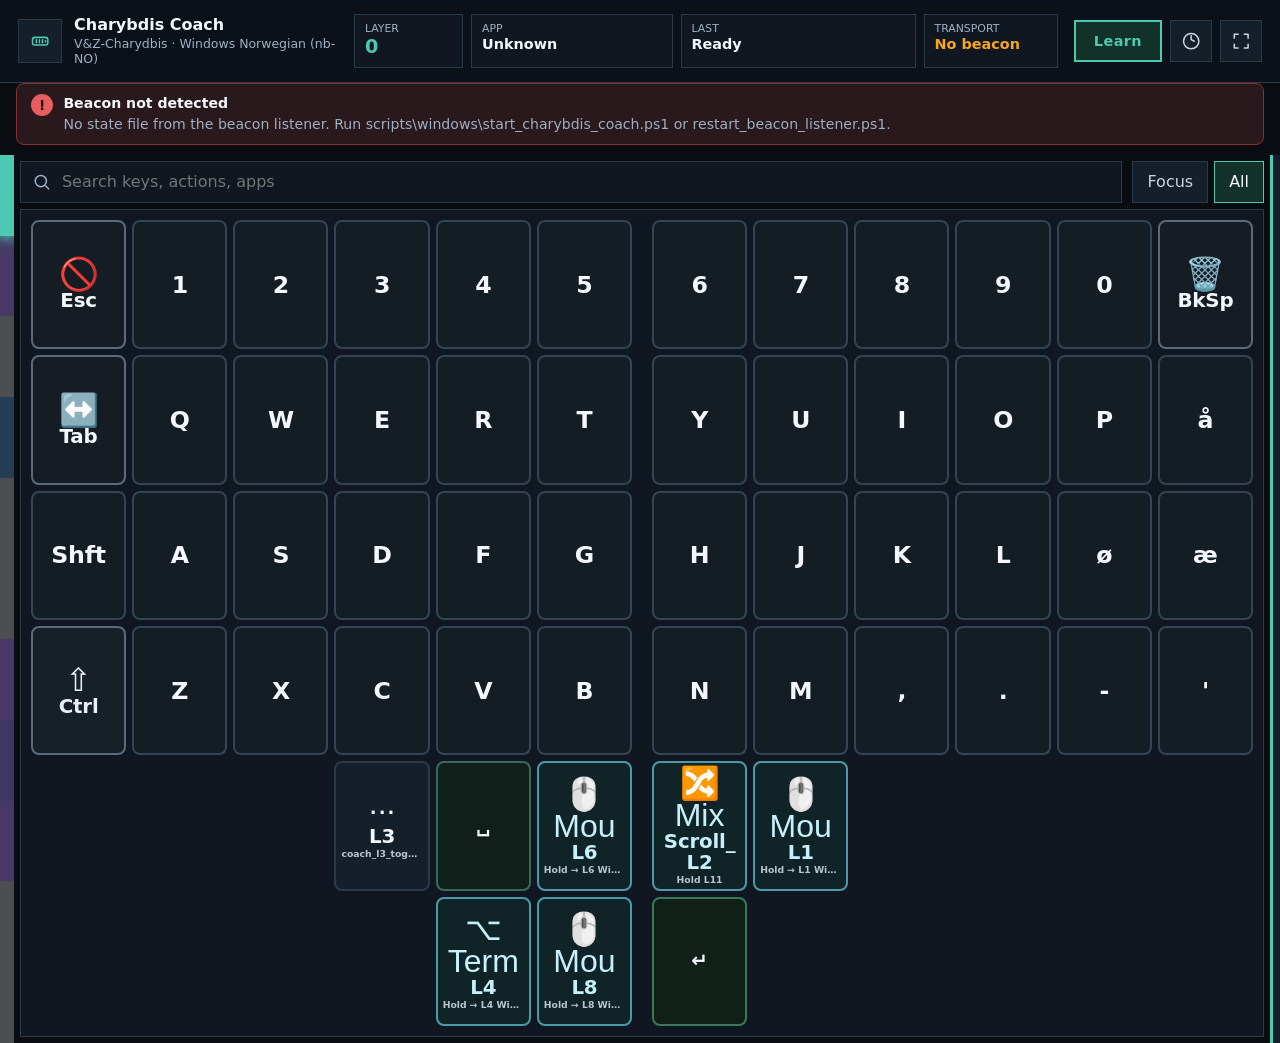
==== commit e6bd6d16: "Remove emoji labels from coach HTML" ====
--- a/coach/index.html
+++ b/coach/index.html
@@ -20,13 +20,13 @@
         </div>
       </div>
       <div class="status-strip" aria-live="polite">
-        <div class="status-pill layer-status"><span>🗂️ Layer</span><strong id="activeLayer">0</strong></div>
-        <div class="status-pill"><span>📱 App</span><strong id="activeApp">Unknown</strong></div>
-        <div class="status-pill"><span>⚡ Last</span><strong id="lastAction">Starting</strong></div>
-        <div class="status-pill transport"><span>📡 Transport</span><strong id="transport">USB</strong></div>
+        <div class="status-pill layer-status"><span>Layer</span><strong id="activeLayer">0</strong></div>
+        <div class="status-pill"><span>App</span><strong id="activeApp">Unknown</strong></div>
+        <div class="status-pill"><span>Last</span><strong id="lastAction">Starting</strong></div>
+        <div class="status-pill transport"><span>Transport</span><strong id="transport">USB</strong></div>
       </div>
       <div class="topbar-actions">
-        <button class="learn-button" id="learnButton" type="button" title="Learn app shortcuts">📖 Learn</button>
+        <button class="learn-button" id="learnButton" type="button" title="Learn app shortcuts">Learn</button>
         <button class="icon-button" id="keyDebugToggle" type="button" title="Toggle key input debug overlay">
           <svg viewBox="0 0 24 24" aria-hidden="true"><path d="M12 2a10 10 0 1 0 0 20 10 10 0 0 0 0-20Zm0 3v5l4 2"/></svg>
         </button>
@@ -46,7 +46,7 @@
 
     <main class="workspace">
       <aside class="layer-rail collapsed" id="layerRail" aria-label="Layers">
-        <div class="rail-title" id="railTitle">🗂️ Layers</div>
+        <div class="rail-title" id="railTitle">Layers</div>
         <div id="layerTabs" class="layer-tabs"></div>
         <div class="rail-color-strip" id="railColorStrip"></div>
       </aside>
@@ -55,11 +55,11 @@
         <div class="stage-toolbar">
           <label class="search-box">
             <svg viewBox="0 0 24 24" aria-hidden="true"><path d="m21 21-4.3-4.3M10.5 18a7.5 7.5 0 1 1 0-15 7.5 7.5 0 0 1 0 15Z"/></svg>
-            <input id="searchInput" type="search" autocomplete="off" placeholder="🔍 Search keys, actions, apps">
+            <input id="searchInput" type="search" autocomplete="off" placeholder="Search keys, actions, apps">
           </label>
           <div class="view-toggles" role="group" aria-label="View mode">
-            <button id="focusImportantButton" type="button">🔦 Focus</button>
-            <button id="showAllButton" type="button" class="active">📋 All</button>
+            <button id="focusImportantButton" type="button">Focus</button>
+            <button id="showAllButton" type="button" class="active">All</button>
           </div>
         </div>
 
@@ -77,63 +77,63 @@
             </div>
           </div>
           <dl class="detail-list">
-            <div><dt>⚙️ Behavior</dt><dd id="selectedBehavior">-</dd></div>
-            <div><dt>📤 Output</dt><dd id="selectedOutput">-</dd></div>
+            <div><dt>Behavior</dt><dd id="selectedBehavior">-</dd></div>
+            <div><dt>Output</dt><dd id="selectedOutput">-</dd></div>
             <div><dt>⇧ Modifiers</dt><dd id="selectedModifiers">-</dd></div>
-            <div><dt>🎯 Purpose</dt><dd id="selectedPurpose">-</dd></div>
-            <div><dt>📝 Notes</dt><dd id="selectedNotes">-</dd></div>
+            <div><dt>Purpose</dt><dd id="selectedPurpose">-</dd></div>
+            <div><dt>Notes</dt><dd id="selectedNotes">-</dd></div>
           </dl>
         </section>
 
         <section class="panel practice-panel">
-          <h2>🎯 Practice</h2>
+          <h2>Practice</h2>
           <div class="practice-mode-select">
             <select id="practiceAppSelect" class="practice-app-select">
               <option value="">Layer mode (current layer)</option>
             </select>
           </div>
           <div class="practice-controls" role="group" aria-label="Practice modes">
-            <button id="drillButton" type="button">⌨️ Drill (type)</button>
-            <button id="quizButton" type="button">🧩 Quiz (find)</button>
-            <button id="guidedButton" type="button">🗺️ Guided tour</button>
-            <button id="practiceStopButton" type="button">⏹️ Stop</button>
+            <button id="drillButton" type="button">Drill (type)</button>
+            <button id="quizButton" type="button">Quiz (find)</button>
+            <button id="guidedButton" type="button">Guided tour</button>
+            <button id="practiceStopButton" type="button">Stop</button>
           </div>
           <p id="practicePrompt" class="practice-prompt">Pick a mode. Drill = type the prompted key. Quiz = click the key for the prompted action. Guided = step through this layer. Select an app above to practice its shortcuts across all layers.</p>
           <div class="practice-stats">
-            <span>🏆 Score <strong id="practiceScore">0 / 0</strong></span>
-            <span>📈 Mastery <strong id="practiceMastery">0%</strong></span>
+            <span>Score <strong id="practiceScore">0 / 0</strong></span>
+            <span>Mastery <strong id="practiceMastery">0%</strong></span>
             <button id="practiceResetButton" type="button" class="link-button">Reset</button>
           </div>
         </section>
 
         <section class="panel now-panel">
-          <h2>📡 Now</h2>
+          <h2>Now</h2>
           <div class="now-grid">
-            <div><span>👆 Held</span><strong id="heldLayers">-</strong></div>
-            <div><span>🔒 Locked</span><strong id="lockedLayer">-</strong></div>
-            <div><span>🔀 Toggled</span><strong id="toggledLayers">-</strong></div>
-            <div><span>⏱️ State age</span><strong id="stateAge">-</strong></div>
+            <div><span>Held</span><strong id="heldLayers">-</strong></div>
+            <div><span>Locked</span><strong id="lockedLayer">-</strong></div>
+            <div><span>Toggled</span><strong id="toggledLayers">-</strong></div>
+            <div><span>State age</span><strong id="stateAge">-</strong></div>
           </div>
         </section>
 
         <section class="panel events-panel">
-          <h2>⏱️ Timeline</h2>
+          <h2>Timeline</h2>
           <ol id="eventList" class="event-list"></ol>
         </section>
 
         <section class="panel workflow-panel" id="workflowPanel">
           <div class="workflow-header">
-            <h2>📋 Workflow Guide</h2>
+            <h2>Workflow Guide</h2>
             <select id="workflowAppSelect" class="workflow-select">
               <option value="">Select an app...</option>
             </select>
           </div>
-          <input id="workflowSearch" type="search" autocomplete="off" placeholder="🔍 Filter shortcuts..." class="workflow-search-input">
+          <input id="workflowSearch" type="search" autocomplete="off" placeholder="Filter shortcuts..." class="workflow-search-input">
           <div id="workflowContent" class="workflow-content"></div>
         </section>
 
         <section class="panel apps-panel">
-          <h2>🚀 Launcher Apps</h2>
+          <h2>Launcher Apps</h2>
           <div id="appList" class="app-list"></div>
         </section>
       </aside>
@@ -148,13 +148,13 @@
 
   <div id="learnOverlay" class="learn-overlay learn-overlay--hidden" role="dialog" aria-label="Learn shortcuts">
     <div class="learn-topbar">
-      <button id="learnCloseButton" type="button" class="learn-close-btn" title="Close">❌ Close</button>
+      <button id="learnCloseButton" type="button" class="learn-close-btn" title="Close">Close</button>
       <div id="learnProgress" class="learn-progress"></div>
       <label class="learn-auto-toggle"><input type="checkbox" id="learnAutoAdvance" checked> Auto-advance</label>
     </div>
 
     <div id="learnPickerView" class="learn-picker">
-      <h2>📖 Learn App Shortcuts</h2>
+      <h2>Learn App Shortcuts</h2>
       <p class="learn-picker-hint">Choose an app to start a guided tour of its keyboard shortcuts</p>
       <div id="learnAppGrid" class="learn-app-grid"></div>
     </div>
@@ -166,9 +166,9 @@
         <div id="learnWarning" class="learn-warning learn-warning--hidden"></div>
       </div>
       <div class="learn-nav">
-        <button id="learnPrevButton" type="button">⬅️ Previous</button>
-        <button id="learnBackToApps" type="button">📱 Back to Apps</button>
-        <button id="learnNextButton" type="button">➡️ Next</button>
+        <button id="learnPrevButton" type="button">Previous</button>
+        <button id="learnBackToApps" type="button">Back to Apps</button>
+        <button id="learnNextButton" type="button">Next</button>
       </div>
       <div id="learnKeyboardArea" class="learn-keyboard-area"></div>
     </div>
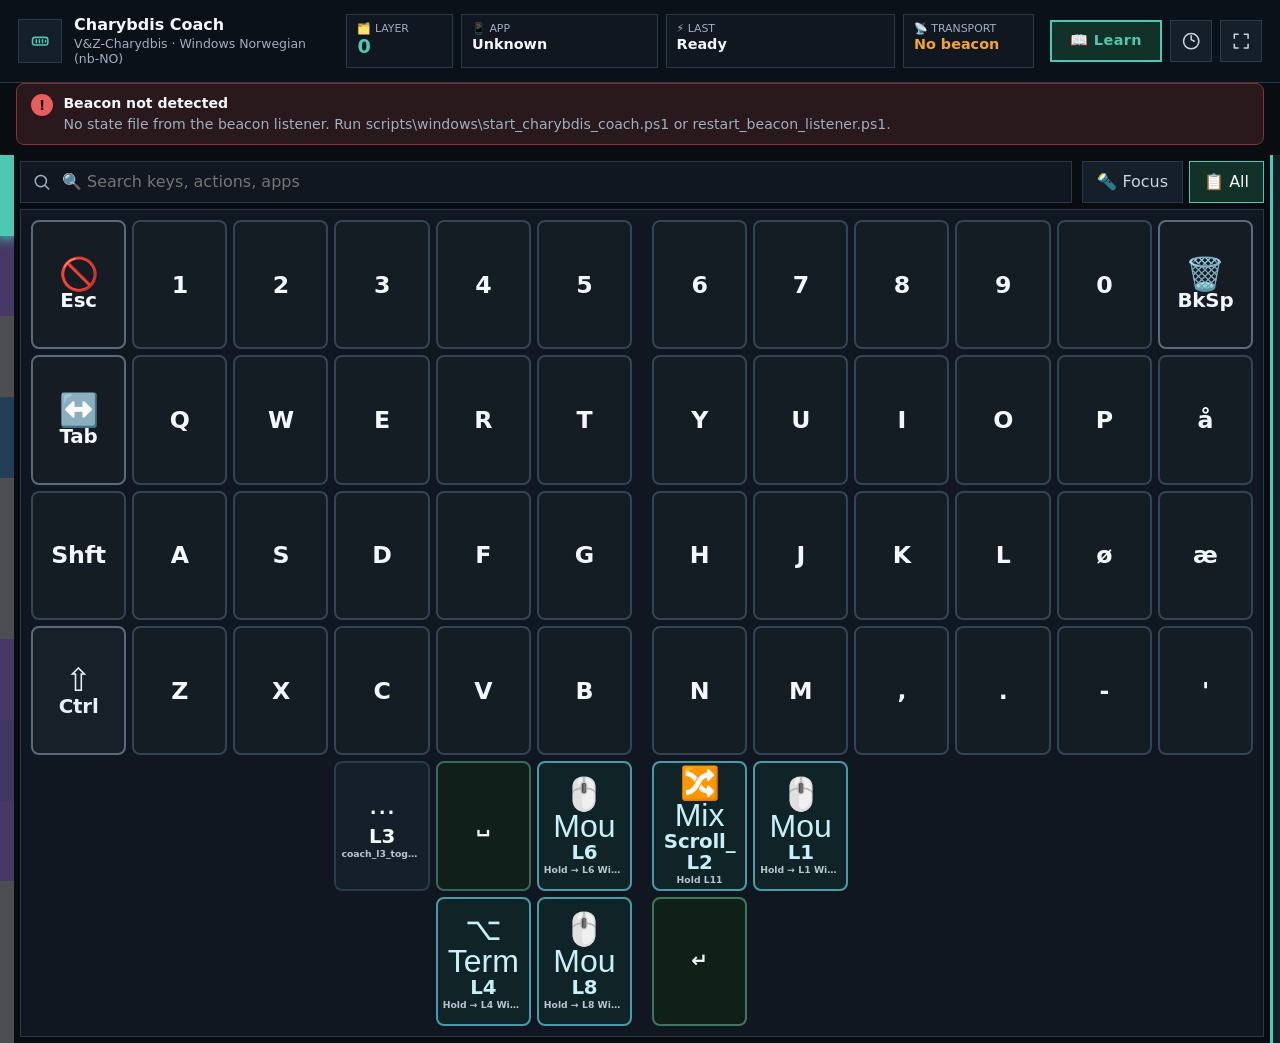
==== commit 208b7645: "Add coach icon rendering fallback" ====
--- a/coach/index.html
+++ b/coach/index.html
@@ -20,13 +20,13 @@
         </div>
       </div>
       <div class="status-strip" aria-live="polite">
-        <div class="status-pill layer-status"><span>Layer</span><strong id="activeLayer">0</strong></div>
-        <div class="status-pill"><span>App</span><strong id="activeApp">Unknown</strong></div>
-        <div class="status-pill"><span>Last</span><strong id="lastAction">Starting</strong></div>
-        <div class="status-pill transport"><span>Transport</span><strong id="transport">USB</strong></div>
+        <div class="status-pill layer-status"><span data-icon="layer">Layer</span><strong id="activeLayer">0</strong></div>
+        <div class="status-pill"><span data-icon="app">App</span><strong id="activeApp">Unknown</strong></div>
+        <div class="status-pill"><span data-icon="last">Last</span><strong id="lastAction">Starting</strong></div>
+        <div class="status-pill transport"><span data-icon="transport">Transport</span><strong id="transport">USB</strong></div>
       </div>
       <div class="topbar-actions">
-        <button class="learn-button" id="learnButton" type="button" title="Learn app shortcuts">Learn</button>
+        <button class="learn-button" id="learnButton" type="button" title="Learn app shortcuts" data-icon="learn">Learn</button>
         <button class="icon-button" id="keyDebugToggle" type="button" title="Toggle key input debug overlay">
           <svg viewBox="0 0 24 24" aria-hidden="true"><path d="M12 2a10 10 0 1 0 0 20 10 10 0 0 0 0-20Zm0 3v5l4 2"/></svg>
         </button>
@@ -46,7 +46,7 @@
 
     <main class="workspace">
       <aside class="layer-rail collapsed" id="layerRail" aria-label="Layers">
-        <div class="rail-title" id="railTitle">Layers</div>
+        <div class="rail-title" id="railTitle" data-icon="layers">Layers</div>
         <div id="layerTabs" class="layer-tabs"></div>
         <div class="rail-color-strip" id="railColorStrip"></div>
       </aside>
@@ -55,11 +55,11 @@
         <div class="stage-toolbar">
           <label class="search-box">
             <svg viewBox="0 0 24 24" aria-hidden="true"><path d="m21 21-4.3-4.3M10.5 18a7.5 7.5 0 1 1 0-15 7.5 7.5 0 0 1 0 15Z"/></svg>
-            <input id="searchInput" type="search" autocomplete="off" placeholder="Search keys, actions, apps">
+            <input id="searchInput" type="search" autocomplete="off" placeholder="Search keys, actions, apps" data-icon="search">
           </label>
           <div class="view-toggles" role="group" aria-label="View mode">
-            <button id="focusImportantButton" type="button">Focus</button>
-            <button id="showAllButton" type="button" class="active">All</button>
+            <button id="focusImportantButton" type="button" data-icon="focus">Focus</button>
+            <button id="showAllButton" type="button" class="active" data-icon="all">All</button>
           </div>
         </div>
 
@@ -77,63 +77,63 @@
             </div>
           </div>
           <dl class="detail-list">
-            <div><dt>Behavior</dt><dd id="selectedBehavior">-</dd></div>
-            <div><dt>Output</dt><dd id="selectedOutput">-</dd></div>
+            <div><dt data-icon="behavior">Behavior</dt><dd id="selectedBehavior">-</dd></div>
+            <div><dt data-icon="output">Output</dt><dd id="selectedOutput">-</dd></div>
             <div><dt>⇧ Modifiers</dt><dd id="selectedModifiers">-</dd></div>
-            <div><dt>Purpose</dt><dd id="selectedPurpose">-</dd></div>
-            <div><dt>Notes</dt><dd id="selectedNotes">-</dd></div>
+            <div><dt data-icon="purpose">Purpose</dt><dd id="selectedPurpose">-</dd></div>
+            <div><dt data-icon="notes">Notes</dt><dd id="selectedNotes">-</dd></div>
           </dl>
         </section>
 
         <section class="panel practice-panel">
-          <h2>Practice</h2>
+          <h2 data-icon="practice">Practice</h2>
           <div class="practice-mode-select">
             <select id="practiceAppSelect" class="practice-app-select">
               <option value="">Layer mode (current layer)</option>
             </select>
           </div>
           <div class="practice-controls" role="group" aria-label="Practice modes">
-            <button id="drillButton" type="button">Drill (type)</button>
-            <button id="quizButton" type="button">Quiz (find)</button>
-            <button id="guidedButton" type="button">Guided tour</button>
-            <button id="practiceStopButton" type="button">Stop</button>
+            <button id="drillButton" type="button" data-icon="drill">Drill (type)</button>
+            <button id="quizButton" type="button" data-icon="quiz">Quiz (find)</button>
+            <button id="guidedButton" type="button" data-icon="guided">Guided tour</button>
+            <button id="practiceStopButton" type="button" data-icon="stop">Stop</button>
           </div>
           <p id="practicePrompt" class="practice-prompt">Pick a mode. Drill = type the prompted key. Quiz = click the key for the prompted action. Guided = step through this layer. Select an app above to practice its shortcuts across all layers.</p>
           <div class="practice-stats">
-            <span>Score <strong id="practiceScore">0 / 0</strong></span>
-            <span>Mastery <strong id="practiceMastery">0%</strong></span>
+            <span data-icon="score">Score <strong id="practiceScore">0 / 0</strong></span>
+            <span data-icon="mastery">Mastery <strong id="practiceMastery">0%</strong></span>
             <button id="practiceResetButton" type="button" class="link-button">Reset</button>
           </div>
         </section>
 
         <section class="panel now-panel">
-          <h2>Now</h2>
+          <h2 data-icon="now">Now</h2>
           <div class="now-grid">
-            <div><span>Held</span><strong id="heldLayers">-</strong></div>
-            <div><span>Locked</span><strong id="lockedLayer">-</strong></div>
-            <div><span>Toggled</span><strong id="toggledLayers">-</strong></div>
-            <div><span>State age</span><strong id="stateAge">-</strong></div>
+            <div><span data-icon="held">Held</span><strong id="heldLayers">-</strong></div>
+            <div><span data-icon="locked">Locked</span><strong id="lockedLayer">-</strong></div>
+            <div><span data-icon="toggled">Toggled</span><strong id="toggledLayers">-</strong></div>
+            <div><span data-icon="age">State age</span><strong id="stateAge">-</strong></div>
           </div>
         </section>
 
         <section class="panel events-panel">
-          <h2>Timeline</h2>
+          <h2 data-icon="timeline">Timeline</h2>
           <ol id="eventList" class="event-list"></ol>
         </section>
 
         <section class="panel workflow-panel" id="workflowPanel">
           <div class="workflow-header">
-            <h2>Workflow Guide</h2>
+            <h2 data-icon="workflow">Workflow Guide</h2>
             <select id="workflowAppSelect" class="workflow-select">
               <option value="">Select an app...</option>
             </select>
           </div>
-          <input id="workflowSearch" type="search" autocomplete="off" placeholder="Filter shortcuts..." class="workflow-search-input">
+          <input id="workflowSearch" type="search" autocomplete="off" placeholder="Filter shortcuts..." class="workflow-search-input" data-icon="search">
           <div id="workflowContent" class="workflow-content"></div>
         </section>
 
         <section class="panel apps-panel">
-          <h2>Launcher Apps</h2>
+          <h2 data-icon="launcher">Launcher Apps</h2>
           <div id="appList" class="app-list"></div>
         </section>
       </aside>
@@ -148,13 +148,13 @@
 
   <div id="learnOverlay" class="learn-overlay learn-overlay--hidden" role="dialog" aria-label="Learn shortcuts">
     <div class="learn-topbar">
-      <button id="learnCloseButton" type="button" class="learn-close-btn" title="Close">Close</button>
+      <button id="learnCloseButton" type="button" class="learn-close-btn" title="Close" data-icon="close">Close</button>
       <div id="learnProgress" class="learn-progress"></div>
       <label class="learn-auto-toggle"><input type="checkbox" id="learnAutoAdvance" checked> Auto-advance</label>
     </div>
 
     <div id="learnPickerView" class="learn-picker">
-      <h2>Learn App Shortcuts</h2>
+      <h2 data-icon="learn">Learn App Shortcuts</h2>
       <p class="learn-picker-hint">Choose an app to start a guided tour of its keyboard shortcuts</p>
       <div id="learnAppGrid" class="learn-app-grid"></div>
     </div>
@@ -166,9 +166,9 @@
         <div id="learnWarning" class="learn-warning learn-warning--hidden"></div>
       </div>
       <div class="learn-nav">
-        <button id="learnPrevButton" type="button">Previous</button>
-        <button id="learnBackToApps" type="button">Back to Apps</button>
-        <button id="learnNextButton" type="button">Next</button>
+        <button id="learnPrevButton" type="button" data-icon="prev">Previous</button>
+        <button id="learnBackToApps" type="button" data-icon="backApps">Back to Apps</button>
+        <button id="learnNextButton" type="button" data-icon="next">Next</button>
       </div>
       <div id="learnKeyboardArea" class="learn-keyboard-area"></div>
     </div>
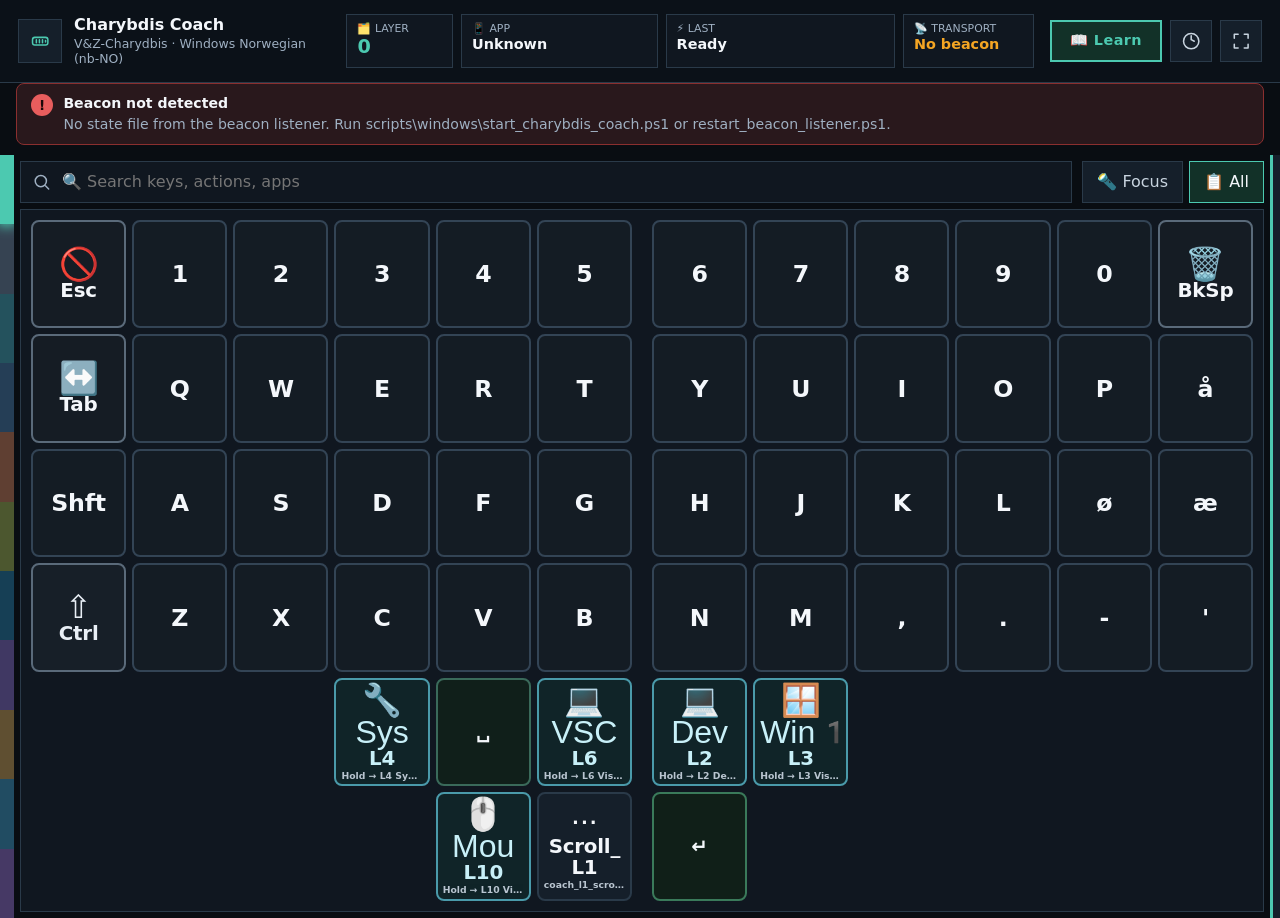
==== commit fe3827f0: "Fix keyboard height growth on inspector expand; add live per-app shortcut info 1. Keyboard visibly g" ====
--- a/coach/index.html
+++ b/coach/index.html
@@ -82,6 +82,7 @@
             <div><dt>⇧ Modifiers</dt><dd id="selectedModifiers">-</dd></div>
             <div><dt data-icon="purpose">Purpose</dt><dd id="selectedPurpose">-</dd></div>
             <div><dt data-icon="notes">Notes</dt><dd id="selectedNotes">-</dd></div>
+            <div><dt data-icon="app">Current App</dt><dd id="selectedCurrentApp">-</dd></div>
           </dl>
         </section>
 
--- a/coach/styles.css
+++ b/coach/styles.css
@@ -63,7 +63,12 @@
 .app-shell {
   min-height: 100vh;
   display: grid;
-  grid-template-rows: auto auto 1fr;
+  /* minmax(0, 1fr) - not bare 1fr - caps this row at the space actually left
+     after the two header rows. With bare 1fr, a tall inspector panel's
+     content can inflate this track past the viewport (grid "blowout"),
+     growing .workspace and everything inside it, including the keyboard's
+     own row heights, instead of just scrolling inside .inspector. */
+  grid-template-rows: auto auto minmax(0, 1fr);
 }
 
 .topbar {
@@ -264,7 +269,7 @@
   min-height: 0;
   display: grid;
   grid-template-columns: auto 1fr auto;
-  grid-template-rows: 1fr;
+  grid-template-rows: minmax(0, 1fr);
   gap: 0;
   padding: 0;
   overflow: hidden;
@@ -516,6 +521,15 @@
   flex: 1;
   display: grid;
   grid-template-columns: 1fr 1fr;
+  /* Without this, the single implicit row sizes to CONTENT (auto), not to
+     available height. When the inspector panel expands and narrows this
+     column, long key labels (key-primary has overflow-wrap: anywhere) wrap
+     onto a second line, growing every keycap's natural height - and with no
+     forced row height, that growth propagates straight up through .hand and
+     into this row, making the whole keyboard visibly taller instead of
+     clipping/scrolling within a stable box. minmax(0, 1fr) pins this row to
+     the box's actual available height regardless of label wrapping. */
+  grid-template-rows: minmax(0, 1fr);
   gap: 20px;
   align-content: stretch;
   justify-content: center;
@@ -539,6 +553,7 @@
   position: relative;
   min-width: 0;
   min-height: 0;
+  overflow: hidden;
   padding: 4px 5px 3px;
   border: 2px solid var(--line);
   background: var(--surface-2);
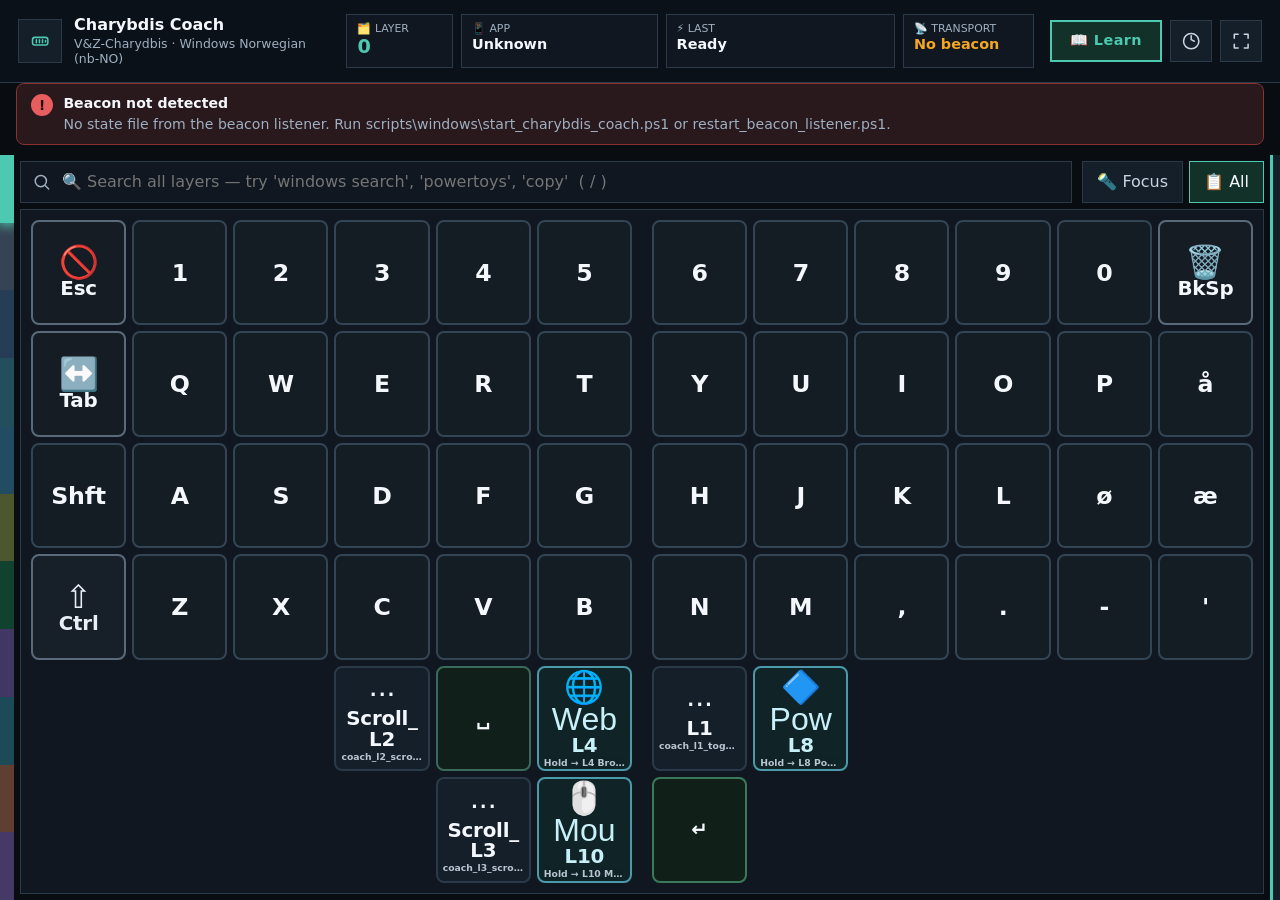
==== commit 1c607036: "feat: bundle Charybdis runtime in one repo" ====
--- a/coach/index.html
+++ b/coach/index.html
@@ -4,8 +4,9 @@
   <meta charset="utf-8">
   <meta name="viewport" content="width=device-width, initial-scale=1">
   <title>Charybdis Coach</title>
+  <meta name="charybdis-release" content="run26_nuclear_fixed2_gen22500_gen22500_bestgen1259">
   <link rel="icon" href="data:image/svg+xml,<svg xmlns='http://www.w3.org/2000/svg' viewBox='0 0 24 24'><rect x='2' y='4' width='20' height='16' rx='2' fill='%23101720' stroke='%234cc9b0' stroke-width='2'/><rect x='5' y='8' width='3' height='3' rx='1' fill='%234cc9b0'/><rect x='10' y='8' width='3' height='3' rx='1' fill='%234cc9b0'/><rect x='15' y='8' width='3' height='3' rx='1' fill='%234cc9b0'/><rect x='6' y='13' width='11' height='3' rx='1' fill='%234cc9b0'/></svg>">
-  <link rel="stylesheet" href="./styles.css?v=d80175a">
+  <link rel="stylesheet" href="./styles.css">
 </head>
 <body>
   <div class="app-shell">
@@ -53,10 +54,13 @@
 
       <section class="coach-stage" aria-label="Keyboard coach">
         <div class="stage-toolbar">
-          <label class="search-box">
-            <svg viewBox="0 0 24 24" aria-hidden="true"><path d="m21 21-4.3-4.3M10.5 18a7.5 7.5 0 1 1 0-15 7.5 7.5 0 0 1 0 15Z"/></svg>
-            <input id="searchInput" type="search" autocomplete="off" placeholder="Search keys, actions, apps" data-icon="search">
-          </label>
+          <div class="search-wrap">
+            <label class="search-box">
+              <svg viewBox="0 0 24 24" aria-hidden="true"><path d="m21 21-4.3-4.3M10.5 18a7.5 7.5 0 1 1 0-15 7.5 7.5 0 0 1 0 15Z"/></svg>
+              <input id="searchInput" type="search" autocomplete="off" placeholder="Search all layers — try 'windows search', 'powertoys', 'copy'  ( / )" data-icon="search">
+            </label>
+            <div id="searchResults" class="search-results" hidden></div>
+          </div>
           <div class="view-toggles" role="group" aria-label="View mode">
             <button id="focusImportantButton" type="button" data-icon="focus">Focus</button>
             <button id="showAllButton" type="button" class="active" data-icon="all">All</button>
@@ -175,6 +179,6 @@
     </div>
   </div>
 
-  <script src="./app.js?v=d80175a"></script>
+  <script src="./app.js"></script>
 </body>
 </html>
--- a/coach/styles.css
+++ b/coach/styles.css
@@ -1,312 +1,314 @@
-:root {
-  color-scheme: dark;
-  --bg: #090d12;
-  --surface: #101720;
-  --surface-2: #151f2a;
-  --surface-3: #1b2834;
-  --line: #2a3a49;
-  --text: #f4f7fb;
-  --muted: #9fb0c2;
-  --soft: #c8d4df;
-  --accent: #4cc9b0;
-  --accent-2: #68a5ff;
-  --warn: #ffc857;
-  --danger: #ff6b6b;
-  --mouse: #b78cff;
-  --layer: #5ee1ff;
-  --bt: #64b5ff;
-  --system: #ff9f6e;
-  --transparent: #5c6b78;
-  --nav: #3dd6c6;
-  --window: #6eb5ff;
-  --speed: #ffb347;
-  --scroll: #c9e265;
-  --lock: #f472b6;
-  --game: #a78bfa;
-  --home: #86efac;
-  --code: #56d4e8;
-  --dms: #e8a44c;
-  --shadow: 0 18px 48px rgba(0, 0, 0, 0.32);
-}
-
-* {
-  box-sizing: border-box;
-}
-
-html,
-body {
-  width: 100%;
-  min-width: 320px;
-  min-height: 100%;
-  margin: 0;
-  background: var(--bg);
-  color: var(--text);
-  font-family: "Segoe UI", system-ui, -apple-system, BlinkMacSystemFont, sans-serif;
-  letter-spacing: 0;
-}
-
-button,
-input {
-  font: inherit;
-}
-
-svg {
-  width: 1.15rem;
-  height: 1.15rem;
-  fill: none;
-  stroke: currentColor;
-  stroke-width: 2;
-  stroke-linecap: round;
-  stroke-linejoin: round;
-}
-
+:root {
+  color-scheme: dark;
+  --bg: #090d12;
+  --surface: #101720;
+  --surface-2: #151f2a;
+  --surface-3: #1b2834;
+  --line: #2a3a49;
+  --text: #f4f7fb;
+  --muted: #9fb0c2;
+  --soft: #c8d4df;
+  --accent: #4cc9b0;
+  --accent-2: #68a5ff;
+  --warn: #ffc857;
+  --danger: #ff6b6b;
+  --mouse: #b78cff;
+  --layer: #5ee1ff;
+  --bt: #64b5ff;
+  --system: #ff9f6e;
+  --transparent: #5c6b78;
+  --nav: #3dd6c6;
+  --window: #6eb5ff;
+  --speed: #ffb347;
+  --scroll: #c9e265;
+  --lock: #f472b6;
+  --game: #a78bfa;
+  --home: #86efac;
+  --code: #56d4e8;
+  --dms: #e8a44c;
+  --shadow: 0 18px 48px rgba(0, 0, 0, 0.32);
+}
+
+* {
+  box-sizing: border-box;
+}
+
+html,
+body {
+  width: 100%;
+  min-width: 320px;
+  min-height: 100%;
+  margin: 0;
+  background: var(--bg);
+  color: var(--text);
+  font-family: "Segoe UI", system-ui, -apple-system, BlinkMacSystemFont, sans-serif;
+  letter-spacing: 0;
+}
+
+button,
+input {
+  font: inherit;
+}
+
+svg {
+  width: 1.15rem;
+  height: 1.15rem;
+  fill: none;
+  stroke: currentColor;
+  stroke-width: 2;
+  stroke-linecap: round;
+  stroke-linejoin: round;
+}
+
 .app-shell {
-  min-height: 100vh;
-  display: grid;
-  /* minmax(0, 1fr) - not bare 1fr - caps this row at the space actually left
-     after the two header rows. With bare 1fr, a tall inspector panel's
-     content can inflate this track past the viewport (grid "blowout"),
-     growing .workspace and everything inside it, including the keyboard's
-     own row heights, instead of just scrolling inside .inspector. */
-  grid-template-rows: auto auto minmax(0, 1fr);
-}
-
-.topbar {
-  display: grid;
-  grid-template-columns: minmax(220px, 1fr) minmax(360px, 2.2fr) auto;
-  align-items: center;
-  gap: 16px;
-  padding: 14px 18px;
-  border-bottom: 1px solid var(--line);
-  background: #0b1118;
-}
-
-.brand-block {
-  display: flex;
-  align-items: center;
-  min-width: 0;
-  gap: 12px;
-}
-
-.brand-mark,
-.behavior-icon {
-  display: inline-flex;
-  align-items: center;
-  justify-content: center;
-  width: 44px;
-  height: 44px;
-  flex: 0 0 auto;
-  border: 1px solid var(--line);
-  background: var(--surface-2);
-  color: var(--accent);
-  font-weight: 800;
-  font-size: 0.72rem;
-  letter-spacing: 0.04em;
-  text-transform: uppercase;
-}
-
-.brand-block h1,
-.panel h2 {
-  margin: 0;
-  font-size: 1rem;
-  line-height: 1.2;
-}
-
-.brand-block p,
-.panel-heading p {
-  margin: 3px 0 0;
-  color: var(--muted);
-  font-size: 0.78rem;
-  line-height: 1.2;
-}
-
-.status-strip {
-  display: grid;
-  grid-template-columns: 0.65fr 1.2fr 1.4fr 0.8fr;
-  gap: 8px;
-  min-width: 0;
-}
-
-.status-pill {
-  min-width: 0;
-  overflow: hidden;
-  padding: 8px 10px;
-  border: 1px solid var(--line);
-  background: var(--surface);
-}
-
-#transport.stale-sync,
-#transport.beacon-down {
-  color: #f5a623;
-}
-
-#transport.beacon-live {
-  color: #3ecf8e;
-}
-
-.beacon-banner {
-  display: flex;
-  align-items: flex-start;
-  gap: 10px;
-  margin: 0 16px 10px;
-  padding: 10px 14px;
-  border: 1px solid var(--line);
-  border-radius: 8px;
-  background: var(--surface);
-  font-size: 0.88rem;
-  line-height: 1.35;
-}
-
-.beacon-banner--hidden {
-  display: none;
-}
-
-.beacon-banner--ok {
-  border-color: #2d6a4f;
-  background: rgba(62, 207, 142, 0.12);
-}
-
-.beacon-banner--warn {
-  border-color: #9a6b1a;
-  background: rgba(245, 166, 35, 0.14);
-}
-
-.beacon-banner--error {
-  border-color: #8b2f2f;
-  background: rgba(232, 93, 93, 0.14);
-}
-
-.beacon-banner__icon {
-  flex: 0 0 auto;
-  width: 1.4rem;
-  height: 1.4rem;
-  border-radius: 50%;
-  display: grid;
-  place-items: center;
-  font-weight: 700;
-  font-size: 0.85rem;
-}
-
-.beacon-banner--ok .beacon-banner__icon {
-  background: #3ecf8e;
-  color: #0b1a12;
-}
-
-.beacon-banner--warn .beacon-banner__icon {
-  background: #f5a623;
-  color: #1a1208;
-}
-
-.beacon-banner--error .beacon-banner__icon {
-  background: #e85d5d;
-  color: #1a0808;
-}
-
-.beacon-banner__text strong {
-  display: block;
-  margin-bottom: 2px;
-}
-
-.beacon-banner__text span {
-  color: var(--muted);
-}
-
-.status-pill span {
-  display: block;
-  color: var(--muted);
-  font-size: 0.68rem;
-  line-height: 1.1;
-  text-transform: uppercase;
-}
-
-.status-pill strong {
-  display: block;
-  min-width: 0;
-  overflow: hidden;
-  color: var(--text);
-  font-size: 0.9rem;
-  line-height: 1.25;
-  text-overflow: ellipsis;
-  white-space: nowrap;
-}
-
-.layer-status strong {
-  color: var(--accent);
-  font-size: 1.2rem;
-}
-
-.icon-button,
-.view-toggles button,
-.layer-tab {
-  border: 1px solid var(--line);
-  background: var(--surface-2);
-  color: var(--soft);
-  cursor: pointer;
-}
-
-.topbar-actions {
-  display: flex;
-  align-items: center;
-  gap: 8px;
-}
-
-.icon-button {
-  width: 42px;
-  height: 42px;
-  display: inline-flex;
-  align-items: center;
-  justify-content: center;
-}
-
-.icon-button:hover,
-.view-toggles button:hover,
-.layer-tab:hover {
-  border-color: var(--accent);
-  color: var(--text);
-}
-
-.workspace {
+  height: 100vh;
+  height: 100dvh;
   min-height: 0;
-  display: grid;
-  grid-template-columns: auto 1fr auto;
-  grid-template-rows: minmax(0, 1fr);
-  gap: 0;
-  padding: 0;
-  overflow: hidden;
-}
-
-.layer-rail,
-.coach-stage,
-.inspector {
-  min-height: 0;
-}
-
-/* ----- Collapsible layer rail ----- */
-.layer-rail {
-  display: flex;
-  flex-direction: column;
-  gap: 0;
-  width: 88px;
-  transition: width 0.25s ease;
-  overflow: hidden;
-  border-right: 1px solid var(--line);
-  background: var(--surface);
-}
-
-.layer-rail.collapsed {
-  width: 14px;
-  min-width: 14px;
-  cursor: pointer;
-  padding: 0;
-  background: var(--bg);
-  border-right: none;
-}
-
-.layer-rail.collapsed .rail-title,
-.layer-rail.collapsed .layer-tabs {
-  display: none;
-}
-
+  display: grid;
+  /* minmax(0, 1fr) - not bare 1fr - caps this row at the space actually left
+     after the two header rows. With bare 1fr, a tall inspector panel's
+     content can inflate this track past the viewport (grid "blowout"),
+     growing .workspace and everything inside it, including the keyboard's
+     own row heights, instead of just scrolling inside .inspector. */
+  grid-template-rows: auto auto minmax(0, 1fr);
+}
+
+.topbar {
+  display: grid;
+  grid-template-columns: minmax(220px, 1fr) minmax(360px, 2.2fr) auto;
+  align-items: center;
+  gap: 16px;
+  padding: 14px 18px;
+  border-bottom: 1px solid var(--line);
+  background: #0b1118;
+}
+
+.brand-block {
+  display: flex;
+  align-items: center;
+  min-width: 0;
+  gap: 12px;
+}
+
+.brand-mark,
+.behavior-icon {
+  display: inline-flex;
+  align-items: center;
+  justify-content: center;
+  width: 44px;
+  height: 44px;
+  flex: 0 0 auto;
+  border: 1px solid var(--line);
+  background: var(--surface-2);
+  color: var(--accent);
+  font-weight: 800;
+  font-size: 0.72rem;
+  letter-spacing: 0.04em;
+  text-transform: uppercase;
+}
+
+.brand-block h1,
+.panel h2 {
+  margin: 0;
+  font-size: 1rem;
+  line-height: 1.2;
+}
+
+.brand-block p,
+.panel-heading p {
+  margin: 3px 0 0;
+  color: var(--muted);
+  font-size: 0.78rem;
+  line-height: 1.2;
+}
+
+.status-strip {
+  display: grid;
+  grid-template-columns: 0.65fr 1.2fr 1.4fr 0.8fr;
+  gap: 8px;
+  min-width: 0;
+}
+
+.status-pill {
+  min-width: 0;
+  overflow: hidden;
+  padding: 8px 10px;
+  border: 1px solid var(--line);
+  background: var(--surface);
+}
+
+#transport.stale-sync,
+#transport.beacon-down {
+  color: #f5a623;
+}
+
+#transport.beacon-live {
+  color: #3ecf8e;
+}
+
+.beacon-banner {
+  display: flex;
+  align-items: flex-start;
+  gap: 10px;
+  margin: 0 16px 10px;
+  padding: 10px 14px;
+  border: 1px solid var(--line);
+  border-radius: 8px;
+  background: var(--surface);
+  font-size: 0.88rem;
+  line-height: 1.35;
+}
+
+.beacon-banner--hidden {
+  display: none;
+}
+
+.beacon-banner--ok {
+  border-color: #2d6a4f;
+  background: rgba(62, 207, 142, 0.12);
+}
+
+.beacon-banner--warn {
+  border-color: #9a6b1a;
+  background: rgba(245, 166, 35, 0.14);
+}
+
+.beacon-banner--error {
+  border-color: #8b2f2f;
+  background: rgba(232, 93, 93, 0.14);
+}
+
+.beacon-banner__icon {
+  flex: 0 0 auto;
+  width: 1.4rem;
+  height: 1.4rem;
+  border-radius: 50%;
+  display: grid;
+  place-items: center;
+  font-weight: 700;
+  font-size: 0.85rem;
+}
+
+.beacon-banner--ok .beacon-banner__icon {
+  background: #3ecf8e;
+  color: #0b1a12;
+}
+
+.beacon-banner--warn .beacon-banner__icon {
+  background: #f5a623;
+  color: #1a1208;
+}
+
+.beacon-banner--error .beacon-banner__icon {
+  background: #e85d5d;
+  color: #1a0808;
+}
+
+.beacon-banner__text strong {
+  display: block;
+  margin-bottom: 2px;
+}
+
+.beacon-banner__text span {
+  color: var(--muted);
+}
+
+.status-pill span {
+  display: block;
+  color: var(--muted);
+  font-size: 0.68rem;
+  line-height: 1.1;
+  text-transform: uppercase;
+}
+
+.status-pill strong {
+  display: block;
+  min-width: 0;
+  overflow: hidden;
+  color: var(--text);
+  font-size: 0.9rem;
+  line-height: 1.25;
+  text-overflow: ellipsis;
+  white-space: nowrap;
+}
+
+.layer-status strong {
+  color: var(--accent);
+  font-size: 1.2rem;
+}
+
+.icon-button,
+.view-toggles button,
+.layer-tab {
+  border: 1px solid var(--line);
+  background: var(--surface-2);
+  color: var(--soft);
+  cursor: pointer;
+}
+
+.topbar-actions {
+  display: flex;
+  align-items: center;
+  gap: 8px;
+}
+
+.icon-button {
+  width: 42px;
+  height: 42px;
+  display: inline-flex;
+  align-items: center;
+  justify-content: center;
+}
+
+.icon-button:hover,
+.view-toggles button:hover,
+.layer-tab:hover {
+  border-color: var(--accent);
+  color: var(--text);
+}
+
+.workspace {
+  min-height: 0;
+  display: grid;
+  grid-template-columns: auto 1fr auto;
+  grid-template-rows: minmax(0, 1fr);
+  gap: 0;
+  padding: 0;
+  overflow: hidden;
+}
+
+.layer-rail,
+.coach-stage,
+.inspector {
+  min-height: 0;
+}
+
+/* ----- Collapsible layer rail ----- */
+.layer-rail {
+  display: flex;
+  flex-direction: column;
+  gap: 0;
+  width: 88px;
+  transition: width 0.25s ease;
+  overflow: hidden;
+  border-right: 1px solid var(--line);
+  background: var(--surface);
+}
+
+.layer-rail.collapsed {
+  width: 14px;
+  min-width: 14px;
+  cursor: pointer;
+  padding: 0;
+  background: var(--bg);
+  border-right: none;
+}
+
+.layer-rail.collapsed .rail-title,
+.layer-rail.collapsed .layer-tabs {
+  display: none;
+}
+
 .layer-rail.collapsed .rail-color-strip {
   display: flex;
 }
@@ -335,31 +337,31 @@
 .layer-rail.collapsed:focus-within .rail-color-strip {
   display: none;
 }
-
-.rail-color-strip {
-  display: none;
-  flex-direction: column;
-  width: 100%;
-  height: 100%;
-}
-
-.rail-color-strip .rail-swatch {
-  flex: 1;
-  transition: opacity 0.25s, box-shadow 0.25s;
-  opacity: 0.35;
-  position: relative;
-}
-
-.rail-color-strip .rail-swatch.active {
-  opacity: 1;
-  box-shadow: 0 0 12px 2px var(--swatch-color, #fff);
-  z-index: 1;
-}
-
-.rail-color-strip .rail-swatch:hover {
-  opacity: 0.85;
-}
-
+
+.rail-color-strip {
+  display: none;
+  flex-direction: column;
+  width: 100%;
+  height: 100%;
+}
+
+.rail-color-strip .rail-swatch {
+  flex: 1;
+  transition: opacity 0.25s, box-shadow 0.25s;
+  opacity: 0.35;
+  position: relative;
+}
+
+.rail-color-strip .rail-swatch.active {
+  opacity: 1;
+  box-shadow: 0 0 12px 2px var(--swatch-color, #fff);
+  z-index: 1;
+}
+
+.rail-color-strip .rail-swatch:hover {
+  opacity: 0.85;
+}
+
 .rail-color-strip .rail-swatch.active:hover {
   opacity: 1;
 }
@@ -372,26 +374,26 @@
 .rail-color-strip .rail-swatch.live {
   opacity: 0.9;
 }
-
-.rail-title {
-  color: var(--muted);
-  font-size: 0.7rem;
-  text-transform: uppercase;
-  padding: 8px 6px 4px;
-  cursor: pointer;
-  user-select: none;
-}
-
-.rail-title:hover {
-  color: var(--text);
-}
-
-.layer-tabs {
-  display: grid;
-  gap: 4px;
-  padding: 0 4px 4px;
-}
-
+
+.rail-title {
+  color: var(--muted);
+  font-size: 0.7rem;
+  text-transform: uppercase;
+  padding: 8px 6px 4px;
+  cursor: pointer;
+  user-select: none;
+}
+
+.rail-title:hover {
+  color: var(--text);
+}
+
+.layer-tabs {
+  display: grid;
+  gap: 4px;
+  padding: 0 4px 4px;
+}
+
 .layer-tab {
   min-height: 56px;
   padding: 4px 4px;
@@ -407,24 +409,24 @@
   gap: 6px;
   text-align: left;
 }
-
-.layer-tab-num {
-  display: block;
-  color: var(--muted);
-  font-size: 0.65rem;
-  font-weight: 600;
-}
-
-.layer-tab-glyph {
-  display: block;
-  margin: 1px 0;
-  color: var(--text);
-  font-size: 0.85rem;
-  font-weight: 800;
-  letter-spacing: 0.03em;
-  line-height: 1.1;
-}
-
+
+.layer-tab-num {
+  display: block;
+  color: var(--muted);
+  font-size: 0.65rem;
+  font-weight: 600;
+}
+
+.layer-tab-glyph {
+  display: block;
+  margin: 1px 0;
+  color: var(--text);
+  font-size: 0.85rem;
+  font-weight: 800;
+  letter-spacing: 0.03em;
+  line-height: 1.1;
+}
+
 .layer-tab-role {
   display: none;
 }
@@ -439,15 +441,15 @@
   text-overflow: ellipsis;
   white-space: nowrap;
 }
-
+
 .layer-tab .layer-tab-glyph { color: var(--layer-color, var(--accent)); }
-
+
 .layer-tab.active {
   border-color: var(--layer-color, var(--accent));
   background: #123128;
   box-shadow: inset 3px 0 0 var(--layer-color, var(--accent));
 }
-
+
 .layer-tab.live {
   outline: 2px solid var(--accent-2);
   outline-offset: 2px;
@@ -457,207 +459,211 @@
   outline: 2px solid var(--warn);
   outline-offset: 2px;
 }
-
-.keycap.answer-correct.press-flash,
-.keycap.answer-correct.press-fallthrough {
-  box-shadow: 0 0 0 2px var(--accent), 0 0 18px rgba(76, 201, 176, 0.5);
-}
-
-.coach-stage {
-  display: flex;
-  flex-direction: column;
-  gap: 6px;
-  min-height: 0;
-  overflow: hidden;
-  padding: 6px;
-}
-
-.stage-toolbar {
-  display: flex;
-  align-items: center;
-  gap: 10px;
-}
-
-.search-box {
-  flex: 1;
-  min-width: 0;
-  height: 42px;
-  display: flex;
-  align-items: center;
-  gap: 9px;
-  padding: 0 12px;
-  border: 1px solid var(--line);
-  background: var(--surface);
-  color: var(--muted);
-}
-
-.search-box input {
-  width: 100%;
-  min-width: 0;
-  border: 0;
-  outline: 0;
-  background: transparent;
-  color: var(--text);
-}
-
-.view-toggles {
-  display: flex;
-  gap: 6px;
-}
-
-.view-toggles button {
-  height: 42px;
-  padding: 0 14px;
-}
-
-.view-toggles .active {
-  border-color: var(--accent);
-  color: var(--text);
-  background: #123128;
-}
-
-.keyboard-map {
-  min-height: 0;
-  flex: 1;
-  display: grid;
-  grid-template-columns: 1fr 1fr;
-  /* Without this, the single implicit row sizes to CONTENT (auto), not to
-     available height. When the inspector panel expands and narrows this
-     column, long key labels (key-primary has overflow-wrap: anywhere) wrap
-     onto a second line, growing every keycap's natural height - and with no
-     forced row height, that growth propagates straight up through .hand and
-     into this row, making the whole keyboard visibly taller instead of
-     clipping/scrolling within a stable box. minmax(0, 1fr) pins this row to
-     the box's actual available height regardless of label wrapping. */
-  grid-template-rows: minmax(0, 1fr);
-  gap: 20px;
-  align-content: stretch;
-  justify-content: center;
-  padding: 10px;
-  border: 1px solid var(--line);
-  background: var(--surface);
-  overflow: auto;
-}
-
-.hand {
-  display: grid;
-  grid-template-columns: repeat(6, 1fr);
-  grid-template-rows: repeat(6, 1fr);
-  gap: 6px;
-  align-content: stretch;
-  min-width: 0;
-  max-width: 100%;
-}
-
-.keycap {
-  position: relative;
-  min-width: 0;
-  min-height: 0;
-  overflow: hidden;
-  padding: 4px 5px 3px;
-  border: 2px solid var(--line);
-  background: var(--surface-2);
-  color: var(--text);
-  display: flex;
-  flex-direction: column;
-  align-items: stretch;
-  justify-content: center;
-  gap: 1px;
-  text-align: center;
-  cursor: pointer;
-  border-radius: 8px;
-}
-
-.keycap:hover,
-.keycap.selected {
-  border-color: var(--accent);
-  background: var(--surface-3);
-}
-
-.keycap.beacon-live-key,
-.keycap.live-key {
-  outline: 2px solid var(--accent-2);
-  outline-offset: 2px;
-}
-
-.keycap.beacon-source-key,
-.keycap.source-key {
-  outline: 2px dashed var(--accent);
-  outline-offset: 2px;
-}
-
-.keycap.press-flash {
-  outline: 3px solid #7ee8ff;
-  outline-offset: 1px;
-  box-shadow: 0 0 0 2px rgba(126, 232, 255, 0.35), 0 0 18px rgba(126, 232, 255, 0.45);
-  background: #1a3040;
-}
-
-.keycap.press-fallthrough {
-  outline: 3px dashed #9eb0c2;
-  outline-offset: 1px;
-  box-shadow: 0 0 0 2px rgba(158, 176, 194, 0.25), inset 0 0 12px rgba(126, 232, 255, 0.12);
-}
-
-.keycap.filtered-out {
-  display: none;
-}
-
-.keycap.transparent {
-  color: #6d7a86;
-  background: #0c1218;
-  border-color: #1e2832;
-  opacity: 0.72;
-}
-
-.keycap.warning {
-  border-color: rgba(255, 200, 87, 0.85);
-  background: #2a2010;
-}
-
-.key-badge {
-  align-self: center;
-  max-width: 100%;
-  padding: 0;
-  border-radius: 0;
-  background: transparent;
-  color: inherit;
-  font-size: clamp(1.4rem, 2.5vw, 2rem);
-  font-weight: 400;
-  letter-spacing: 0;
-  line-height: 1;
-  text-transform: none;
-  opacity: 1;
-  font-family: "Segoe UI Emoji", "Apple Color Emoji", "Noto Color Emoji", sans-serif;
-}
-
-.key-primary {
-  min-width: 0;
-  overflow-wrap: anywhere;
-  font-weight: 800;
-  font-size: clamp(1rem, 1.55vw, 1.45rem);
-  line-height: 1.05;
-  letter-spacing: -0.01em;
-}
-
-.key-secondary {
-  min-height: 1.05em;
-  color: var(--soft);
-  overflow: hidden;
-  font-size: 0.58rem;
-  font-weight: 600;
-  line-height: 1.15;
-  text-overflow: ellipsis;
-  white-space: nowrap;
-  opacity: 0.92;
-}
-
-.keycap.kind-letter .key-primary,
-.keycap.kind-function .key-primary,
-.keycap.kind-arrow .key-primary {
-  font-size: clamp(1.1rem, 1.7vw, 1.55rem);
-}
-
+
+.keycap.answer-correct.press-flash,
+.keycap.answer-correct.press-fallthrough {
+  box-shadow: 0 0 0 2px var(--accent), 0 0 18px rgba(76, 201, 176, 0.5);
+}
+
+.coach-stage {
+  display: flex;
+  flex-direction: column;
+  gap: 6px;
+  min-height: 0;
+  overflow: hidden;
+  padding: 6px;
+}
+
+.stage-toolbar {
+  display: flex;
+  align-items: center;
+  gap: 10px;
+}
+
+.search-box {
+  flex: 1;
+  min-width: 0;
+  height: 42px;
+  display: flex;
+  align-items: center;
+  gap: 9px;
+  padding: 0 12px;
+  border: 1px solid var(--line);
+  background: var(--surface);
+  color: var(--muted);
+}
+
+.search-box input {
+  width: 100%;
+  min-width: 0;
+  border: 0;
+  outline: 0;
+  background: transparent;
+  color: var(--text);
+}
+
+.view-toggles {
+  display: flex;
+  gap: 6px;
+}
+
+.view-toggles button {
+  height: 42px;
+  padding: 0 14px;
+}
+
+.view-toggles .active {
+  border-color: var(--accent);
+  color: var(--text);
+  background: #123128;
+}
+
+.keyboard-map {
+  min-height: 0;
+  flex: 1;
+  display: grid;
+  grid-template-columns: 1fr 1fr;
+  /* Without this, the single implicit row sizes to CONTENT (auto), not to
+     available height. When the inspector panel expands and narrows this
+     column, long key labels (key-primary has overflow-wrap: anywhere) wrap
+     onto a second line, growing every keycap's natural height - and with no
+     forced row height, that growth propagates straight up through .hand and
+     into this row, making the whole keyboard visibly taller instead of
+     clipping/scrolling within a stable box. minmax(0, 1fr) pins this row to
+     the box's actual available height regardless of label wrapping. */
+  grid-template-rows: minmax(0, 1fr);
+  gap: 20px;
+  align-content: stretch;
+  justify-content: center;
+  padding: 10px;
+  border: 1px solid var(--line);
+  background: var(--surface);
+  overflow: auto;
+}
+
+.hand {
+  display: grid;
+  grid-template-columns: repeat(6, 1fr);
+  grid-template-rows: repeat(6, 1fr);
+  gap: 6px;
+  align-content: stretch;
+  min-width: 0;
+  max-width: 100%;
+}
+
+.keycap {
+  position: relative;
+  min-width: 0;
+  min-height: 0;
+  overflow: hidden;
+  padding: 4px 5px 3px;
+  border: 2px solid var(--line);
+  background: var(--surface-2);
+  color: var(--text);
+  display: flex;
+  flex-direction: column;
+  align-items: stretch;
+  justify-content: center;
+  gap: 1px;
+  text-align: center;
+  cursor: pointer;
+  border-radius: 8px;
+}
+
+.keycap:hover,
+.keycap.selected {
+  border-color: var(--accent);
+  background: var(--surface-3);
+}
+
+.keycap.beacon-live-key,
+.keycap.live-key {
+  outline: 2px solid var(--accent-2);
+  outline-offset: 2px;
+}
+
+.keycap.beacon-source-key,
+.keycap.source-key {
+  outline: 2px dashed var(--accent);
+  outline-offset: 2px;
+}
+
+.keycap.press-flash {
+  outline: 3px solid #7ee8ff;
+  outline-offset: 1px;
+  box-shadow: 0 0 0 2px rgba(126, 232, 255, 0.35), 0 0 18px rgba(126, 232, 255, 0.45);
+  background: #1a3040;
+}
+
+.keycap.press-fallthrough {
+  outline: 3px dashed #9eb0c2;
+  outline-offset: 1px;
+  box-shadow: 0 0 0 2px rgba(158, 176, 194, 0.25), inset 0 0 12px rgba(126, 232, 255, 0.12);
+}
+
+.keycap.filtered-out {
+  /* Dim instead of display:none - removing the element lets grid tracks
+     collapse, which made the whole keyboard area shrink/vanish while typing
+     in search. Opacity keeps the 6x6 geometry stable and shows context. */
+  opacity: 0.15;
+  pointer-events: none;
+}
+
+.keycap.transparent {
+  color: #6d7a86;
+  background: #0c1218;
+  border-color: #1e2832;
+  opacity: 0.72;
+}
+
+.keycap.warning {
+  border-color: rgba(255, 200, 87, 0.85);
+  background: #2a2010;
+}
+
+.key-badge {
+  align-self: center;
+  max-width: 100%;
+  padding: 0;
+  border-radius: 0;
+  background: transparent;
+  color: inherit;
+  font-size: clamp(1.4rem, 2.5vw, 2rem);
+  font-weight: 400;
+  letter-spacing: 0;
+  line-height: 1;
+  text-transform: none;
+  opacity: 1;
+  font-family: "Segoe UI Emoji", "Apple Color Emoji", "Noto Color Emoji", sans-serif;
+}
+
+.key-primary {
+  min-width: 0;
+  overflow-wrap: anywhere;
+  font-weight: 800;
+  font-size: clamp(1rem, 1.55vw, 1.45rem);
+  line-height: 1.05;
+  letter-spacing: -0.01em;
+}
+
+.key-secondary {
+  min-height: 1.05em;
+  color: var(--soft);
+  overflow: hidden;
+  font-size: 0.58rem;
+  font-weight: 600;
+  line-height: 1.15;
+  text-overflow: ellipsis;
+  white-space: nowrap;
+  opacity: 0.92;
+}
+
+.keycap.kind-letter .key-primary,
+.keycap.kind-function .key-primary,
+.keycap.kind-arrow .key-primary {
+  font-size: clamp(1.1rem, 1.7vw, 1.55rem);
+}
+
 .keycap.kind-transparent .key-primary {
   font-size: clamp(0.72rem, 1vw, 0.95rem);
   opacity: 0.68;
@@ -671,268 +677,268 @@
 .keycap.kind-transparent .key-secondary {
   opacity: 0.58;
 }
-
-.keycap.kind-nav { border-color: #2a8f84; background: #0f2a28; color: #b8fff4; }
-.keycap.kind-mouse-hold { border-color: #7b5cbf; background: #1a1530; color: #e4d4ff; }
-.keycap.kind-window { border-color: #3d7ab8; background: #102033; color: #d4e8ff; }
-.keycap.kind-system-layer { border-color: #c07a45; background: #2a1c14; color: #ffd8bf; }
-.keycap.kind-speed,
-.keycap.kind-speed-hold { border-color: #c9862e; background: #2a2210; color: #ffe2b0; }
-.keycap.kind-speed-off { border-color: #5a8f6e; background: #142218; color: #c7f0d8; }
-.keycap.kind-scroll { border-color: #8aa832; background: #1c2410; color: #e8f7b0; }
-.keycap.kind-lock { border-color: #c44d8a; background: #2a1020; color: #ffc8e4; }
-.keycap.kind-game { border-color: #8b6be8; background: #1e1633; color: #e8ddff; }
-.keycap.kind-home { border-color: #4a9f62; background: #122418; color: #c9f5d4; }
-.keycap.kind-mouse-btn { border-color: #9466e8; background: #1a1430; color: #eadcff; }
-.keycap.kind-bluetooth { border-color: #4a8fd4; background: #101f30; color: #d0ebff; }
-.keycap.kind-output { border-color: #5a8fd4; background: #121e2c; color: #d8ecff; }
-.keycap.kind-danger { border-color: #d45555; background: #2a1212; color: #ffc9c9; }
-.keycap.kind-modifier { border-color: #5a6a7a; background: #171f28; color: #e8eef5; }
-.keycap.kind-momentary { border-color: #4a9aaa; background: #102428; color: #c8f0f8; }
-.keycap.kind-toggle { border-color: #6a8aaa; background: #141e28; color: #d8e8ff; }
-.keycap.kind-jump { border-color: #7a6aaa; background: #1a1428; color: #e8dcff; }
-.keycap.kind-arrow { border-color: #4a7a9a; background: #121c26; color: #d0ecff; }
-.keycap.kind-space { border-color: #3a6a5a; background: #101f1a; }
-.keycap.kind-enter { border-color: #3a7a5a; background: #101f18; }
-.keycap.kind-edit { border-color: #5a6a7a; background: #151c24; }
-.keycap.kind-letter { border-color: #334455; background: #141c24; }
-.keycap.kind-letter .key-primary { font-size: clamp(1.15rem, 1.85vw, 1.65rem); }
-.keycap.kind-function { border-color: #45556a; background: #161e28; color: #d8e4f0; }
-.keycap.kind-nav .key-primary,
-.keycap.kind-window .key-primary,
-.keycap.kind-mouse-hold .key-primary,
-.keycap.kind-system-layer .key-primary,
-.keycap.kind-speed .key-primary,
-.keycap.kind-scroll .key-primary,
-.keycap.kind-lock .key-primary,
-.keycap.kind-game .key-primary,
-.keycap.kind-home .key-primary {
-  font-size: clamp(0.88rem, 1.2vw, 1.08rem);
-}
-
-.behavior-icon.kind-nav { color: var(--nav); border-color: #2a8f84; background: #0f2a28; }
-.behavior-icon.kind-mouse-hold,
-.behavior-icon.kind-mouse-btn { color: var(--mouse); border-color: #7b5cbf; background: #1a1530; }
-.behavior-icon.kind-window { color: var(--window); border-color: #3d7ab8; background: #102033; }
-.behavior-icon.kind-system-layer { color: var(--system); border-color: #c07a45; background: #2a1c14; }
-.behavior-icon.kind-speed,
-.behavior-icon.kind-speed-hold { color: var(--speed); border-color: #c9862e; background: #2a2210; }
-.behavior-icon.kind-scroll { color: var(--scroll); border-color: #8aa832; background: #1c2410; }
-.behavior-icon.kind-lock { color: var(--lock); border-color: #c44d8a; background: #2a1020; }
-.behavior-icon.kind-game { color: var(--game); border-color: #8b6be8; background: #1e1633; }
-.behavior-icon.kind-home { color: var(--home); border-color: #4a9f62; background: #122418; }
-.behavior-icon.kind-letter { color: var(--accent); }
-.behavior-icon.kind-danger { color: var(--danger); border-color: #d45555; background: #2a1212; }
-.behavior-icon.kind-transparent { color: var(--transparent); }
-
-/* ----- Collapsible inspector ----- */
-.inspector {
-  display: flex;
-  flex-direction: column;
-  gap: 10px;
-  overflow-y: auto;
-  overflow-x: hidden;
-  max-height: 100%;
-  width: 290px;
-  transition: width 0.25s ease;
-  border-left: 1px solid var(--line);
-  background: var(--surface);
-  padding: 10px;
-}
-
-.inspector.collapsed {
-  width: 10px;
-  min-width: 10px;
-  padding: 0;
-  overflow: hidden;
-  cursor: pointer;
-  background: var(--surface-2);
-  border-left: 3px solid var(--accent);
-}
-
-.inspector.collapsed:hover {
-  border-left-color: var(--text);
-  background: var(--surface-3);
-}
-
-.inspector.collapsed > * {
-  display: none;
-}
-
-.inspector-collapse-btn {
-  align-self: flex-end;
-  width: 28px;
-  height: 28px;
-  border: 1px solid var(--line);
-  background: var(--surface-2);
-  color: var(--muted);
-  cursor: pointer;
-  font-size: 0.75rem;
-  border-radius: 4px;
-  flex-shrink: 0;
-}
-
-.inspector-collapse-btn:hover {
-  color: var(--text);
-  border-color: var(--accent);
-}
-
-.inspector-toggle {
-  position: absolute;
-  right: 0;
-  top: 50%;
-  transform: translateY(-50%);
-  z-index: 10;
-  width: 20px;
-  height: 60px;
-  border: 1px solid var(--line);
-  border-right: none;
-  background: var(--surface-2);
-  color: var(--muted);
-  cursor: pointer;
-  display: flex;
-  align-items: center;
-  justify-content: center;
-  font-size: 0.7rem;
-  border-radius: 6px 0 0 6px;
-}
-
-.inspector-toggle:hover {
-  color: var(--text);
-  border-color: var(--accent);
-}
-
-.panel {
-  min-width: 0;
-  border: 1px solid var(--line);
-  background: var(--surface);
-  box-shadow: var(--shadow);
-}
-
-.selected-panel,
-.now-panel,
-.events-panel,
-.apps-panel {
-  padding: 12px;
-  flex-shrink: 0;
-}
-
-.events-panel {
-  flex: 0 1 auto;
-  min-height: 160px;
-}
-
-.panel-heading {
-  display: flex;
-  align-items: center;
-  gap: 10px;
-  margin-bottom: 12px;
-}
-
-.detail-list {
-  display: grid;
-  gap: 8px;
-  margin: 0;
-}
-
-.detail-list div {
-  display: grid;
-  grid-template-columns: 82px minmax(0, 1fr);
-  gap: 10px;
-}
-
-.detail-list dt,
-.now-grid span {
-  color: var(--muted);
-  font-size: 0.72rem;
-  line-height: 1.25;
-  text-transform: uppercase;
-}
-
-.detail-list dd {
-  margin: 0;
-  color: var(--text);
-  overflow-wrap: anywhere;
-  font-size: 0.86rem;
-  line-height: 1.25;
-}
-
-.now-grid {
-  display: grid;
-  grid-template-columns: 1fr 1fr;
-  gap: 8px;
-  margin-top: 10px;
-}
-
-.now-grid div {
-  min-width: 0;
-  padding: 10px;
-  background: var(--surface-2);
-}
-
-.now-grid strong {
-  display: block;
-  overflow: hidden;
-  margin-top: 2px;
-  text-overflow: ellipsis;
-  white-space: nowrap;
-}
-
-.event-list {
-  margin: 10px 0 0;
-  padding: 0;
-  list-style: none;
-  overflow-y: auto;
-  overflow-x: hidden;
-  max-height: 220px;
-  min-height: 80px;
-}
-
-.event-list li {
-  padding: 9px 0;
-  border-top: 1px solid var(--line);
-  color: var(--soft);
-  font-size: 0.84rem;
-  line-height: 1.25;
-}
-
-.event-list time {
-  display: block;
-  color: var(--muted);
-  font-size: 0.68rem;
-}
-
-.app-list {
-  display: flex;
-  flex-wrap: wrap;
-  gap: 8px;
-  margin-top: 10px;
-}
-
-.app-chip {
-  max-width: 100%;
-  padding: 6px 8px;
-  border: 1px solid var(--line);
-  background: var(--surface-2);
-  color: var(--soft);
-  font-size: 0.78rem;
-}
-
-@media (max-width: 1180px) {
-  .topbar {
-    grid-template-columns: 1fr auto;
-  }
-
-  .status-strip {
-    grid-column: 1 / -1;
-    grid-template-columns: repeat(2, minmax(0, 1fr));
-  }
-
-  .layer-rail {
-    width: 10px;
-    min-width: 10px;
-  }
-
+
+.keycap.kind-nav { border-color: #2a8f84; background: #0f2a28; color: #b8fff4; }
+.keycap.kind-mouse-hold { border-color: #7b5cbf; background: #1a1530; color: #e4d4ff; }
+.keycap.kind-window { border-color: #3d7ab8; background: #102033; color: #d4e8ff; }
+.keycap.kind-system-layer { border-color: #c07a45; background: #2a1c14; color: #ffd8bf; }
+.keycap.kind-speed,
+.keycap.kind-speed-hold { border-color: #c9862e; background: #2a2210; color: #ffe2b0; }
+.keycap.kind-speed-off { border-color: #5a8f6e; background: #142218; color: #c7f0d8; }
+.keycap.kind-scroll { border-color: #8aa832; background: #1c2410; color: #e8f7b0; }
+.keycap.kind-lock { border-color: #c44d8a; background: #2a1020; color: #ffc8e4; }
+.keycap.kind-game { border-color: #8b6be8; background: #1e1633; color: #e8ddff; }
+.keycap.kind-home { border-color: #4a9f62; background: #122418; color: #c9f5d4; }
+.keycap.kind-mouse-btn { border-color: #9466e8; background: #1a1430; color: #eadcff; }
+.keycap.kind-bluetooth { border-color: #4a8fd4; background: #101f30; color: #d0ebff; }
+.keycap.kind-output { border-color: #5a8fd4; background: #121e2c; color: #d8ecff; }
+.keycap.kind-danger { border-color: #d45555; background: #2a1212; color: #ffc9c9; }
+.keycap.kind-modifier { border-color: #5a6a7a; background: #171f28; color: #e8eef5; }
+.keycap.kind-momentary { border-color: #4a9aaa; background: #102428; color: #c8f0f8; }
+.keycap.kind-toggle { border-color: #6a8aaa; background: #141e28; color: #d8e8ff; }
+.keycap.kind-jump { border-color: #7a6aaa; background: #1a1428; color: #e8dcff; }
+.keycap.kind-arrow { border-color: #4a7a9a; background: #121c26; color: #d0ecff; }
+.keycap.kind-space { border-color: #3a6a5a; background: #101f1a; }
+.keycap.kind-enter { border-color: #3a7a5a; background: #101f18; }
+.keycap.kind-edit { border-color: #5a6a7a; background: #151c24; }
+.keycap.kind-letter { border-color: #334455; background: #141c24; }
+.keycap.kind-letter .key-primary { font-size: clamp(1.15rem, 1.85vw, 1.65rem); }
+.keycap.kind-function { border-color: #45556a; background: #161e28; color: #d8e4f0; }
+.keycap.kind-nav .key-primary,
+.keycap.kind-window .key-primary,
+.keycap.kind-mouse-hold .key-primary,
+.keycap.kind-system-layer .key-primary,
+.keycap.kind-speed .key-primary,
+.keycap.kind-scroll .key-primary,
+.keycap.kind-lock .key-primary,
+.keycap.kind-game .key-primary,
+.keycap.kind-home .key-primary {
+  font-size: clamp(0.88rem, 1.2vw, 1.08rem);
+}
+
+.behavior-icon.kind-nav { color: var(--nav); border-color: #2a8f84; background: #0f2a28; }
+.behavior-icon.kind-mouse-hold,
+.behavior-icon.kind-mouse-btn { color: var(--mouse); border-color: #7b5cbf; background: #1a1530; }
+.behavior-icon.kind-window { color: var(--window); border-color: #3d7ab8; background: #102033; }
+.behavior-icon.kind-system-layer { color: var(--system); border-color: #c07a45; background: #2a1c14; }
+.behavior-icon.kind-speed,
+.behavior-icon.kind-speed-hold { color: var(--speed); border-color: #c9862e; background: #2a2210; }
+.behavior-icon.kind-scroll { color: var(--scroll); border-color: #8aa832; background: #1c2410; }
+.behavior-icon.kind-lock { color: var(--lock); border-color: #c44d8a; background: #2a1020; }
+.behavior-icon.kind-game { color: var(--game); border-color: #8b6be8; background: #1e1633; }
+.behavior-icon.kind-home { color: var(--home); border-color: #4a9f62; background: #122418; }
+.behavior-icon.kind-letter { color: var(--accent); }
+.behavior-icon.kind-danger { color: var(--danger); border-color: #d45555; background: #2a1212; }
+.behavior-icon.kind-transparent { color: var(--transparent); }
+
+/* ----- Collapsible inspector ----- */
+.inspector {
+  display: flex;
+  flex-direction: column;
+  gap: 10px;
+  overflow-y: auto;
+  overflow-x: hidden;
+  max-height: 100%;
+  width: 290px;
+  transition: width 0.25s ease;
+  border-left: 1px solid var(--line);
+  background: var(--surface);
+  padding: 10px;
+}
+
+.inspector.collapsed {
+  width: 10px;
+  min-width: 10px;
+  padding: 0;
+  overflow: hidden;
+  cursor: pointer;
+  background: var(--surface-2);
+  border-left: 3px solid var(--accent);
+}
+
+.inspector.collapsed:hover {
+  border-left-color: var(--text);
+  background: var(--surface-3);
+}
+
+.inspector.collapsed > * {
+  display: none;
+}
+
+.inspector-collapse-btn {
+  align-self: flex-end;
+  width: 28px;
+  height: 28px;
+  border: 1px solid var(--line);
+  background: var(--surface-2);
+  color: var(--muted);
+  cursor: pointer;
+  font-size: 0.75rem;
+  border-radius: 4px;
+  flex-shrink: 0;
+}
+
+.inspector-collapse-btn:hover {
+  color: var(--text);
+  border-color: var(--accent);
+}
+
+.inspector-toggle {
+  position: absolute;
+  right: 0;
+  top: 50%;
+  transform: translateY(-50%);
+  z-index: 10;
+  width: 20px;
+  height: 60px;
+  border: 1px solid var(--line);
+  border-right: none;
+  background: var(--surface-2);
+  color: var(--muted);
+  cursor: pointer;
+  display: flex;
+  align-items: center;
+  justify-content: center;
+  font-size: 0.7rem;
+  border-radius: 6px 0 0 6px;
+}
+
+.inspector-toggle:hover {
+  color: var(--text);
+  border-color: var(--accent);
+}
+
+.panel {
+  min-width: 0;
+  border: 1px solid var(--line);
+  background: var(--surface);
+  box-shadow: var(--shadow);
+}
+
+.selected-panel,
+.now-panel,
+.events-panel,
+.apps-panel {
+  padding: 12px;
+  flex-shrink: 0;
+}
+
+.events-panel {
+  flex: 0 1 auto;
+  min-height: 160px;
+}
+
+.panel-heading {
+  display: flex;
+  align-items: center;
+  gap: 10px;
+  margin-bottom: 12px;
+}
+
+.detail-list {
+  display: grid;
+  gap: 8px;
+  margin: 0;
+}
+
+.detail-list div {
+  display: grid;
+  grid-template-columns: 82px minmax(0, 1fr);
+  gap: 10px;
+}
+
+.detail-list dt,
+.now-grid span {
+  color: var(--muted);
+  font-size: 0.72rem;
+  line-height: 1.25;
+  text-transform: uppercase;
+}
+
+.detail-list dd {
+  margin: 0;
+  color: var(--text);
+  overflow-wrap: anywhere;
+  font-size: 0.86rem;
+  line-height: 1.25;
+}
+
+.now-grid {
+  display: grid;
+  grid-template-columns: 1fr 1fr;
+  gap: 8px;
+  margin-top: 10px;
+}
+
+.now-grid div {
+  min-width: 0;
+  padding: 10px;
+  background: var(--surface-2);
+}
+
+.now-grid strong {
+  display: block;
+  overflow: hidden;
+  margin-top: 2px;
+  text-overflow: ellipsis;
+  white-space: nowrap;
+}
+
+.event-list {
+  margin: 10px 0 0;
+  padding: 0;
+  list-style: none;
+  overflow-y: auto;
+  overflow-x: hidden;
+  max-height: 220px;
+  min-height: 80px;
+}
+
+.event-list li {
+  padding: 9px 0;
+  border-top: 1px solid var(--line);
+  color: var(--soft);
+  font-size: 0.84rem;
+  line-height: 1.25;
+}
+
+.event-list time {
+  display: block;
+  color: var(--muted);
+  font-size: 0.68rem;
+}
+
+.app-list {
+  display: flex;
+  flex-wrap: wrap;
+  gap: 8px;
+  margin-top: 10px;
+}
+
+.app-chip {
+  max-width: 100%;
+  padding: 6px 8px;
+  border: 1px solid var(--line);
+  background: var(--surface-2);
+  color: var(--soft);
+  font-size: 0.78rem;
+}
+
+@media (max-width: 1180px) {
+  .topbar {
+    grid-template-columns: 1fr auto;
+  }
+
+  .status-strip {
+    grid-column: 1 / -1;
+    grid-template-columns: repeat(2, minmax(0, 1fr));
+  }
+
+  .layer-rail {
+    width: 10px;
+    min-width: 10px;
+  }
+
   .layer-rail .rail-title,
   .layer-rail .layer-tabs {
     display: none;
@@ -953,209 +959,217 @@
   .layer-rail.collapsed:focus-within .layer-tabs {
     display: grid;
   }
-
-  .inspector {
-    width: 10px;
-    min-width: 10px;
-    padding: 0;
-    overflow: hidden;
-  }
-
-  .inspector > * {
-    display: none;
-  }
-}
-
-@media (max-width: 820px) {
-  .topbar {
-    grid-template-columns: 1fr;
-  }
-
-  .icon-button {
-    justify-self: start;
-  }
-
-  .status-pill strong {
-    white-space: normal;
-    overflow-wrap: anywhere;
-    max-height: 2.6em;
-  }
-
-  .workspace {
-    grid-template-columns: 1fr;
-  }
-
-  .layer-rail {
-    flex-direction: row;
-    align-items: center;
-  }
-
-  .layer-tabs {
-    flex: 1;
-    display: flex;
-    overflow-x: auto;
-  }
-
-  .layer-tab {
-    min-width: 64px;
-  }
-
-  .keyboard-map {
-    grid-template-columns: 1fr;
-    gap: 16px;
-  }
-
-  .inspector {
-    grid-template-columns: 1fr;
-  }
-
-  .status-strip {
-    grid-template-columns: 1fr;
-  }
+
+  .inspector {
+    width: 10px;
+    min-width: 10px;
+    padding: 0;
+    overflow: hidden;
+  }
+
+  .inspector > * {
+    display: none;
+  }
+}
+
+@media (max-width: 820px) {
+  .topbar {
+    grid-template-columns: 1fr;
+  }
+
+  .icon-button {
+    justify-self: start;
+  }
+
+  .status-pill strong {
+    white-space: normal;
+    overflow-wrap: anywhere;
+    max-height: 2.6em;
+  }
+
+  .workspace {
+    grid-template-columns: 1fr;
+  }
+
+  .layer-rail {
+    flex-direction: row;
+    align-items: center;
+  }
+
+  .layer-tabs {
+    flex: 1;
+    display: flex;
+    overflow-x: auto;
+  }
+
+  .layer-tab {
+    min-width: 64px;
+  }
+
+  .keyboard-map {
+    grid-template-columns: 1fr;
+    gap: 16px;
+  }
+
+  .inspector {
+    grid-template-columns: 1fr;
+  }
+
+  .status-strip {
+    grid-template-columns: 1fr;
+  }
+}
+
+@media (max-height: 850px) {
+  .topbar { padding-top: 8px; padding-bottom: 8px; gap: 8px; }
+  .status-pill { padding: 5px 8px; }
+  .beacon-banner { margin-bottom: 5px; padding: 6px 10px; }
+  .keyboard-map { padding: 6px; gap: 12px; }
+  .hand { gap: 4px; }
 }
 
 /* ----- Practice / learning panel ----- */
-.practice-mode-select {
-  margin-bottom: 8px;
-}
-.practice-app-select {
-  width: 100%;
-  height: 30px;
-  border: 1px solid var(--line);
-  background: var(--surface-2);
-  color: var(--text);
-  font-size: 0.8rem;
-  padding: 0 8px;
-  cursor: pointer;
-}
-.practice-app-select:hover {
-  border-color: var(--accent);
-}
-.practice-controls {
-  display: flex;
-  flex-wrap: wrap;
-  gap: 6px;
-  margin-bottom: 10px;
-}
-.practice-controls button {
-  flex: 1 1 auto;
-  border: 1px solid var(--line);
-  background: var(--surface-2);
-  color: var(--soft);
-  border-radius: 8px;
-  padding: 7px 9px;
-  font-size: 12px;
-  cursor: pointer;
-  transition: border-color 0.15s, background 0.15s, color 0.15s;
-}
-.practice-controls button:hover {
-  border-color: var(--accent);
-  color: var(--text);
-}
-.practice-controls button.active {
-  border-color: var(--accent);
-  background: #123128;
-  color: var(--accent);
-}
-.practice-prompt {
-  font-size: 13px;
-  line-height: 1.45;
-  color: var(--text);
-  background: var(--surface-3);
-  border: 1px solid var(--line);
-  border-radius: 8px;
-  padding: 10px 12px;
-  margin: 0 0 10px;
-  min-height: 38px;
-}
-.practice-stats {
-  display: flex;
-  align-items: center;
-  gap: 14px;
-  font-size: 12px;
-  color: var(--muted);
-}
-.practice-stats strong {
-  color: var(--accent);
-  font-weight: 600;
-}
-.link-button {
-  margin-left: auto;
-  background: none;
-  border: none;
-  color: var(--accent-2);
-  cursor: pointer;
-  font-size: 12px;
-  text-decoration: underline;
-}
-/* ----- Workflow guide panel ----- */
-.workflow-panel {
-  padding: 12px;
-  flex-shrink: 0;
-}
-.workflow-header {
-  display: flex;
-  align-items: center;
-  gap: 10px;
-  margin-bottom: 10px;
-}
-.workflow-header h2 {
-  flex-shrink: 0;
-}
-.workflow-select {
-  flex: 1;
-  min-width: 0;
-  height: 32px;
-  border: 1px solid var(--line);
-  background: var(--surface-2);
-  color: var(--text);
-  font-size: 0.82rem;
-  padding: 0 8px;
-  cursor: pointer;
-}
-.workflow-select:hover {
-  border-color: var(--accent);
-}
-.workflow-search-input {
-  width: 100%;
-  height: 30px;
-  margin-bottom: 10px;
-  padding: 0 10px;
-  border: 1px solid var(--line);
-  background: var(--surface-2);
-  color: var(--text);
-  font-size: 0.8rem;
-  outline: none;
-}
-.workflow-search-input:focus {
-  border-color: var(--accent);
-}
-.workflow-content {
-  max-height: 420px;
-  overflow-y: auto;
-}
-.workflow-category {
-  margin-bottom: 12px;
-}
-.workflow-category-name {
-  color: var(--accent);
-  font-size: 0.72rem;
-  font-weight: 700;
-  text-transform: uppercase;
-  letter-spacing: 0.05em;
-  margin-bottom: 6px;
-  padding-bottom: 4px;
-  border-bottom: 1px solid var(--line);
-}
+.practice-mode-select {
+  margin-bottom: 8px;
+}
+.practice-app-select {
+  width: 100%;
+  height: 30px;
+  border: 1px solid var(--line);
+  background: var(--surface-2);
+  color: var(--text);
+  font-size: 0.8rem;
+  padding: 0 8px;
+  cursor: pointer;
+}
+.practice-app-select:hover {
+  border-color: var(--accent);
+}
+.practice-controls {
+  display: flex;
+  flex-wrap: wrap;
+  gap: 6px;
+  margin-bottom: 10px;
+}
+.practice-controls button {
+  flex: 1 1 auto;
+  border: 1px solid var(--line);
+  background: var(--surface-2);
+  color: var(--soft);
+  border-radius: 8px;
+  padding: 7px 9px;
+  font-size: 12px;
+  cursor: pointer;
+  transition: border-color 0.15s, background 0.15s, color 0.15s;
+}
+.practice-controls button:hover {
+  border-color: var(--accent);
+  color: var(--text);
+}
+.practice-controls button.active {
+  border-color: var(--accent);
+  background: #123128;
+  color: var(--accent);
+}
+.practice-prompt {
+  font-size: 13px;
+  line-height: 1.45;
+  color: var(--text);
+  background: var(--surface-3);
+  border: 1px solid var(--line);
+  border-radius: 8px;
+  padding: 10px 12px;
+  margin: 0 0 10px;
+  min-height: 38px;
+}
+.practice-stats {
+  display: flex;
+  align-items: center;
+  gap: 14px;
+  font-size: 12px;
+  color: var(--muted);
+}
+.practice-stats strong {
+  color: var(--accent);
+  font-weight: 600;
+}
+.link-button {
+  margin-left: auto;
+  background: none;
+  border: none;
+  color: var(--accent-2);
+  cursor: pointer;
+  font-size: 12px;
+  text-decoration: underline;
+}
+/* ----- Workflow guide panel ----- */
+.workflow-panel {
+  padding: 12px;
+  flex-shrink: 0;
+}
+.workflow-header {
+  display: flex;
+  align-items: center;
+  gap: 10px;
+  margin-bottom: 10px;
+}
+.workflow-header h2 {
+  flex-shrink: 0;
+}
+.workflow-select {
+  flex: 1;
+  min-width: 0;
+  height: 32px;
+  border: 1px solid var(--line);
+  background: var(--surface-2);
+  color: var(--text);
+  font-size: 0.82rem;
+  padding: 0 8px;
+  cursor: pointer;
+}
+.workflow-select:hover {
+  border-color: var(--accent);
+}
+.workflow-search-input {
+  width: 100%;
+  height: 30px;
+  margin-bottom: 10px;
+  padding: 0 10px;
+  border: 1px solid var(--line);
+  background: var(--surface-2);
+  color: var(--text);
+  font-size: 0.8rem;
+  outline: none;
+}
+.workflow-search-input:focus {
+  border-color: var(--accent);
+}
+.workflow-content {
+  max-height: 420px;
+  overflow-y: auto;
+}
+.workflow-category {
+  margin-bottom: 12px;
+}
+.workflow-category-name {
+  color: var(--accent);
+  font-size: 0.72rem;
+  font-weight: 700;
+  text-transform: uppercase;
+  letter-spacing: 0.05em;
+  margin-bottom: 6px;
+  padding-bottom: 4px;
+  border-bottom: 1px solid var(--line);
+}
 .workflow-shortcut {
   display: grid;
   grid-template-columns: 110px 1fr;
   gap: 6px;
   padding: 5px 0;
-  border-bottom: 1px solid rgba(42, 58, 73, 0.4);
-  font-size: 0.8rem;
-  line-height: 1.3;
-}
+  border-bottom: 1px solid rgba(42, 58, 73, 0.4);
+  font-size: 0.8rem;
+  line-height: 1.3;
+}
 .workflow-shortcut:last-child {
   border-bottom: none;
 }
@@ -1166,16 +1180,16 @@
 .workflow-keys {
   font-family: "Consolas", "Cascadia Code", monospace;
   font-size: 0.72rem;
-  font-weight: 600;
-  color: var(--accent-2);
-  white-space: nowrap;
-  overflow: hidden;
-  text-overflow: ellipsis;
-}
-.workflow-action {
-  color: var(--soft);
-  min-width: 0;
-}
+  font-weight: 600;
+  color: var(--accent-2);
+  white-space: nowrap;
+  overflow: hidden;
+  text-overflow: ellipsis;
+}
+.workflow-action {
+  color: var(--soft);
+  min-width: 0;
+}
 .workflow-charybdis {
   grid-column: 1 / -1;
   font-size: 0.68rem;
@@ -1197,257 +1211,410 @@
 .workflow-shortcut.filtered-out {
   display: none;
 }
-.workflow-empty {
+.workflow-empty {
+  color: var(--muted);
+  font-size: 0.82rem;
+  padding: 16px 0;
+  text-align: center;
+}
+
+/* ----- Learn overlay ----- */
+.learn-button {
+  height: 42px;
+  padding: 0 18px;
+  border: 2px solid var(--accent);
+  background: #123128;
+  color: var(--accent);
+  font-weight: 700;
+  font-size: 0.9rem;
+  cursor: pointer;
+  letter-spacing: 0.03em;
+}
+.learn-button:hover { background: var(--accent); color: var(--bg); }
+.learn-overlay {
+  position: fixed;
+  inset: 0;
+  z-index: 1000;
+  background: var(--bg);
+  display: flex;
+  flex-direction: column;
+  overflow: hidden;
+}
+.learn-overlay--hidden { display: none; }
+.learn-topbar {
+  display: flex;
+  align-items: center;
+  gap: 16px;
+  padding: 10px 20px;
+  background: #0b1118;
+  border-bottom: 1px solid var(--line);
+}
+.learn-close-btn {
+  height: 32px;
+  padding: 0 14px;
+  border: 1px solid var(--line);
+  background: var(--surface-2);
+  color: var(--soft);
+  cursor: pointer;
+  font-size: 0.8rem;
+}
+.learn-close-btn:hover { border-color: var(--danger); color: var(--danger); }
+.learn-progress {
+  flex: 1;
+  color: var(--muted);
+  font-size: 0.82rem;
+  text-align: center;
+}
+.learn-auto-toggle {
+  font-size: 0.78rem;
+  color: var(--muted);
+  cursor: pointer;
+  display: flex;
+  align-items: center;
+  gap: 5px;
+}
+.learn-auto-toggle input { cursor: pointer; }
+
+/* App picker (initial view) */
+.learn-picker {
+  flex: 1;
+  display: flex;
+  flex-direction: column;
+  align-items: center;
+  justify-content: center;
+  gap: 20px;
+  padding: 40px;
+}
+.learn-picker h2 {
+  margin: 0;
+  color: var(--accent);
+  font-size: 1.6rem;
+}
+.learn-picker-hint {
+  color: var(--muted);
+  font-size: 0.95rem;
+  margin: 0;
+}
+.learn-app-grid {
+  display: flex;
+  flex-wrap: wrap;
+  gap: 12px;
+  justify-content: center;
+  max-width: 700px;
+}
+.learn-app-card {
+  padding: 14px 24px;
+  border: 2px solid var(--line);
+  background: var(--surface);
+  color: var(--text);
+  font-size: 0.95rem;
+  font-weight: 600;
+  cursor: pointer;
+  border-radius: 10px;
+  min-width: 130px;
+  text-align: center;
+}
+.learn-app-card:hover {
+  border-color: var(--accent);
+  background: #123128;
+  color: var(--accent);
+}
+
+/* Tour view */
+.learn-tour { flex: 1; display: flex; flex-direction: column; overflow: hidden; padding: 16px 24px; gap: 14px; }
+.learn-tour--hidden { display: none; }
+.learn-step-area { text-align: center; }
+.learn-access {
+  font-size: 0.9rem;
+  color: var(--muted);
+  margin-bottom: 8px;
+  padding: 8px 16px;
+  background: var(--surface-2);
+  border: 1px solid var(--line);
+  border-radius: 8px;
+  display: inline-block;
+}
+.learn-access strong { color: var(--accent); }
+.learn-step {
+  font-size: 1.4rem;
+  font-weight: 600;
+  color: var(--text);
+  line-height: 1.6;
+  min-height: 60px;
+  display: flex;
+  align-items: center;
+  justify-content: center;
+  flex-wrap: wrap;
+  gap: 8px;
+  padding: 18px 24px;
+  background: var(--surface);
+  border: 1px solid var(--line);
+  border-radius: 12px;
+}
+.learn-step strong { color: var(--accent); }
+.learn-step .learn-keys {
+  display: inline-block;
+  padding: 5px 14px;
+  background: var(--surface-3);
+  border: 1px solid var(--accent);
+  border-radius: 6px;
+  font-family: "Consolas", "Cascadia Code", monospace;
+  font-weight: 700;
+  font-size: 1.1rem;
+  color: var(--accent-2);
+}
+.learn-step .learn-pos {
+  font-size: 0.8rem;
+  color: var(--muted);
+  font-weight: 400;
+}
+.learn-warning {
+  margin-top: 6px;
+  padding: 6px 14px;
+  background: rgba(255, 200, 87, 0.12);
+  border: 1px solid #9a6b1a;
+  border-radius: 6px;
+  color: var(--warn);
+  font-size: 0.8rem;
+}
+.learn-warning--hidden { display: none; }
+.learn-nav {
+  display: flex;
+  gap: 10px;
+  justify-content: center;
+}
+.learn-nav button {
+  height: 36px;
+  padding: 0 22px;
+  border: 1px solid var(--line);
+  background: var(--surface-2);
+  color: var(--soft);
+  cursor: pointer;
+  font-size: 0.85rem;
+  border-radius: 6px;
+}
+.learn-nav button:hover { border-color: var(--accent); color: var(--text); }
+.learn-keyboard-area {
+  flex: 1;
+  min-height: 0;
+  overflow: auto;
+}
+
+/* ----- Key debug overlay ----- */
+.key-debug {
+  position: fixed;
+  bottom: 12px;
+  right: 12px;
+  z-index: 900;
+  width: 340px;
+  max-height: 280px;
+  background: rgba(10, 13, 18, 0.95);
+  border: 1px solid var(--accent);
+  border-radius: 8px;
+  font-family: "Consolas", monospace;
+  font-size: 0.75rem;
+  overflow: hidden;
+}
+.key-debug--hidden { display: none; }
+.key-debug-header {
+  display: flex;
+  justify-content: space-between;
+  align-items: center;
+  padding: 6px 10px;
+  background: var(--surface-2);
+  color: var(--accent);
+  font-weight: 700;
+  font-size: 0.72rem;
+  text-transform: uppercase;
+}
+.key-debug-header button {
+  background: none;
+  border: 1px solid var(--line);
+  color: var(--muted);
+  font-size: 0.68rem;
+  cursor: pointer;
+  padding: 2px 8px;
+}
+.key-debug-mods {
+  padding: 4px 10px;
+  color: var(--warn);
+  font-size: 0.72rem;
+  border-bottom: 1px solid var(--line);
+}
+.key-debug-log {
+  margin: 0;
+  padding: 4px 10px;
+  list-style: none;
+  max-height: 200px;
+  overflow-y: auto;
+}
+.key-debug-log li {
+  padding: 2px 0;
+  border-bottom: 1px solid rgba(42, 58, 73, 0.3);
+  color: var(--soft);
+  line-height: 1.4;
+}
+.key-debug-log .key-event-type { color: var(--accent-2); }
+.key-debug-log .key-event-key { color: var(--accent); font-weight: 700; }
+
+.keycap.answer-correct {
+  border-color: var(--accent) !important;
+  box-shadow: 0 0 0 2px var(--accent), 0 0 18px rgba(76, 201, 176, 0.5);
+}
+.keycap.answer-wrong {
+  border-color: var(--danger) !important;
+  box-shadow: 0 0 0 2px var(--danger), 0 0 18px rgba(255, 107, 107, 0.5);
+}
+
+/* ----- Cross-layer search results ----- */
+.search-wrap {
+  position: relative;
+  flex: 1;
+  min-width: 0;
+}
+
+.search-results {
+  position: absolute;
+  top: calc(100% + 6px);
+  left: 0;
+  right: 0;
+  z-index: 60;
+  max-height: min(60vh, 520px);
+  overflow-y: auto;
+  padding: 6px;
+  border: 1px solid var(--line);
+  border-radius: 10px;
+  background: var(--surface-2);
+  box-shadow: var(--shadow);
+}
+
+.search-results:not([hidden]) {
+  position: static;
+  width: 100%;
+  max-height: min(30vh, 250px);
+  margin-top: 6px;
+}
+
+.stage-toolbar:has(.search-results:not([hidden])) { align-items: flex-start; }
+
+.keycap.search-hit {
+  opacity: 1;
+  border-color: var(--accent);
+  box-shadow: 0 0 0 2px rgba(76, 201, 176, 0.35);
+  z-index: 1;
+}
+
+.search-hint,
+.search-empty {
+  padding: 8px 10px;
   color: var(--muted);
-  font-size: 0.82rem;
-  padding: 16px 0;
+  font-size: 0.85rem;
+}
+
+.search-chips {
+  display: flex;
+  flex-wrap: wrap;
+  gap: 6px;
+  padding: 4px 8px 8px;
+}
+
+.search-chip {
+  padding: 4px 10px;
+  border: 1px solid var(--line);
+  border-radius: 999px;
+  background: var(--surface);
+  color: var(--soft);
+  font-size: 0.8rem;
+  cursor: pointer;
+}
+
+.search-chip:hover {
+  border-color: var(--accent);
+  color: var(--text);
+}
+
+.search-result {
+  display: flex;
+  align-items: center;
+  gap: 10px;
+  width: 100%;
+  padding: 7px 10px;
+  border: 0;
+  border-radius: 8px;
+  background: transparent;
+  color: var(--text);
+  text-align: left;
+  cursor: pointer;
+}
+
+.search-result:hover {
+  background: var(--surface-3);
+}
+
+.search-result--info {
+  cursor: default;
+}
+
+.search-result--info:hover {
+  background: transparent;
+}
+
+.search-result-icon {
+  flex: 0 0 2rem;
+  font-size: 1.15rem;
   text-align: center;
 }
 
-/* ----- Learn overlay ----- */
-.learn-button {
-  height: 42px;
-  padding: 0 18px;
-  border: 2px solid var(--accent);
-  background: #123128;
-  color: var(--accent);
-  font-weight: 700;
-  font-size: 0.9rem;
-  cursor: pointer;
-  letter-spacing: 0.03em;
-}
-.learn-button:hover { background: var(--accent); color: var(--bg); }
-.learn-overlay {
-  position: fixed;
-  inset: 0;
-  z-index: 1000;
-  background: var(--bg);
+.search-result-body {
   display: flex;
   flex-direction: column;
+  gap: 1px;
+  min-width: 0;
+  flex: 1;
+}
+
+.search-result-title {
+  font-weight: 600;
+  white-space: nowrap;
   overflow: hidden;
-}
-.learn-overlay--hidden { display: none; }
-.learn-topbar {
-  display: flex;
-  align-items: center;
-  gap: 16px;
-  padding: 10px 20px;
-  background: #0b1118;
-  border-bottom: 1px solid var(--line);
-}
-.learn-close-btn {
-  height: 32px;
-  padding: 0 14px;
-  border: 1px solid var(--line);
-  background: var(--surface-2);
-  color: var(--soft);
-  cursor: pointer;
+  text-overflow: ellipsis;
+}
+
+.search-result-sub {
+  color: var(--muted);
   font-size: 0.8rem;
-}
-.learn-close-btn:hover { border-color: var(--danger); color: var(--danger); }
-.learn-progress {
-  flex: 1;
-  color: var(--muted);
-  font-size: 0.82rem;
-  text-align: center;
-}
-.learn-auto-toggle {
+  white-space: nowrap;
+  overflow: hidden;
+  text-overflow: ellipsis;
+}
+
+.search-result-footer {
+  color: var(--accent);
   font-size: 0.78rem;
-  color: var(--muted);
-  cursor: pointer;
-  display: flex;
-  align-items: center;
-  gap: 5px;
-}
-.learn-auto-toggle input { cursor: pointer; }
-
-/* App picker (initial view) */
-.learn-picker {
-  flex: 1;
-  display: flex;
-  flex-direction: column;
-  align-items: center;
-  justify-content: center;
-  gap: 20px;
-  padding: 40px;
-}
-.learn-picker h2 {
-  margin: 0;
-  color: var(--accent);
-  font-size: 1.6rem;
-}
-.learn-picker-hint {
-  color: var(--muted);
-  font-size: 0.95rem;
-  margin: 0;
-}
-.learn-app-grid {
-  display: flex;
-  flex-wrap: wrap;
-  gap: 12px;
-  justify-content: center;
-  max-width: 700px;
-}
-.learn-app-card {
-  padding: 14px 24px;
-  border: 2px solid var(--line);
-  background: var(--surface);
-  color: var(--text);
-  font-size: 0.95rem;
-  font-weight: 600;
-  cursor: pointer;
-  border-radius: 10px;
-  min-width: 130px;
-  text-align: center;
-}
-.learn-app-card:hover {
-  border-color: var(--accent);
-  background: #123128;
-  color: var(--accent);
-}
-
-/* Tour view */
-.learn-tour { flex: 1; display: flex; flex-direction: column; overflow: hidden; padding: 16px 24px; gap: 14px; }
-.learn-tour--hidden { display: none; }
-.learn-step-area { text-align: center; }
-.learn-access {
-  font-size: 0.9rem;
-  color: var(--muted);
-  margin-bottom: 8px;
-  padding: 8px 16px;
-  background: var(--surface-2);
-  border: 1px solid var(--line);
-  border-radius: 8px;
-  display: inline-block;
-}
-.learn-access strong { color: var(--accent); }
-.learn-step {
-  font-size: 1.4rem;
-  font-weight: 600;
-  color: var(--text);
-  line-height: 1.6;
-  min-height: 60px;
-  display: flex;
-  align-items: center;
-  justify-content: center;
-  flex-wrap: wrap;
-  gap: 8px;
-  padding: 18px 24px;
-  background: var(--surface);
-  border: 1px solid var(--line);
-  border-radius: 12px;
-}
-.learn-step strong { color: var(--accent); }
-.learn-step .learn-keys {
-  display: inline-block;
-  padding: 5px 14px;
-  background: var(--surface-3);
-  border: 1px solid var(--accent);
-  border-radius: 6px;
-  font-family: "Consolas", "Cascadia Code", monospace;
-  font-weight: 700;
-  font-size: 1.1rem;
-  color: var(--accent-2);
-}
-.learn-step .learn-pos {
-  font-size: 0.8rem;
-  color: var(--muted);
-  font-weight: 400;
-}
-.learn-warning {
-  margin-top: 6px;
-  padding: 6px 14px;
-  background: rgba(255, 200, 87, 0.12);
-  border: 1px solid #9a6b1a;
-  border-radius: 6px;
+}
+
+.search-result-footer--unmapped {
   color: var(--warn);
-  font-size: 0.8rem;
-}
-.learn-warning--hidden { display: none; }
-.learn-nav {
-  display: flex;
-  gap: 10px;
-  justify-content: center;
-}
-.learn-nav button {
-  height: 36px;
-  padding: 0 22px;
-  border: 1px solid var(--line);
-  background: var(--surface-2);
-  color: var(--soft);
-  cursor: pointer;
-  font-size: 0.85rem;
-  border-radius: 6px;
-}
-.learn-nav button:hover { border-color: var(--accent); color: var(--text); }
-.learn-keyboard-area {
-  flex: 1;
-  min-height: 0;
-  overflow: auto;
-}
-
-/* ----- Key debug overlay ----- */
-.key-debug {
-  position: fixed;
-  bottom: 12px;
-  right: 12px;
-  z-index: 900;
-  width: 340px;
-  max-height: 280px;
-  background: rgba(10, 13, 18, 0.95);
-  border: 1px solid var(--accent);
-  border-radius: 8px;
-  font-family: "Consolas", monospace;
-  font-size: 0.75rem;
+}
+
+.search-result-badge {
+  flex: 0 0 auto;
+  max-width: 40%;
+  padding: 2px 8px;
+  border-radius: 999px;
+  border: 1px solid var(--badge-color, var(--line));
+  color: var(--badge-color, var(--muted));
+  font-size: 0.72rem;
+  white-space: nowrap;
   overflow: hidden;
-}
-.key-debug--hidden { display: none; }
-.key-debug-header {
-  display: flex;
-  justify-content: space-between;
-  align-items: center;
-  padding: 6px 10px;
-  background: var(--surface-2);
-  color: var(--accent);
-  font-weight: 700;
-  font-size: 0.72rem;
-  text-transform: uppercase;
-}
-.key-debug-header button {
-  background: none;
-  border: 1px solid var(--line);
-  color: var(--muted);
-  font-size: 0.68rem;
-  cursor: pointer;
-  padding: 2px 8px;
-}
-.key-debug-mods {
-  padding: 4px 10px;
-  color: var(--warn);
-  font-size: 0.72rem;
-  border-bottom: 1px solid var(--line);
-}
-.key-debug-log {
-  margin: 0;
-  padding: 4px 10px;
-  list-style: none;
-  max-height: 200px;
-  overflow-y: auto;
-}
-.key-debug-log li {
-  padding: 2px 0;
-  border-bottom: 1px solid rgba(42, 58, 73, 0.3);
-  color: var(--soft);
-  line-height: 1.4;
-}
-.key-debug-log .key-event-type { color: var(--accent-2); }
-.key-debug-log .key-event-key { color: var(--accent); font-weight: 700; }
-
-.keycap.answer-correct {
-  border-color: var(--accent) !important;
-  box-shadow: 0 0 0 2px var(--accent), 0 0 18px rgba(76, 201, 176, 0.5);
-}
-.keycap.answer-wrong {
-  border-color: var(--danger) !important;
-  box-shadow: 0 0 0 2px var(--danger), 0 0 18px rgba(255, 107, 107, 0.5);
-}
+  text-overflow: ellipsis;
+}
+
+@keyframes searchFlash {
+  0%, 60% { box-shadow: 0 0 0 3px var(--accent), 0 0 22px var(--accent); }
+  100% { box-shadow: none; }
+}
+
+.keycap.search-flash {
+  animation: searchFlash 1.3s ease-out;
+}
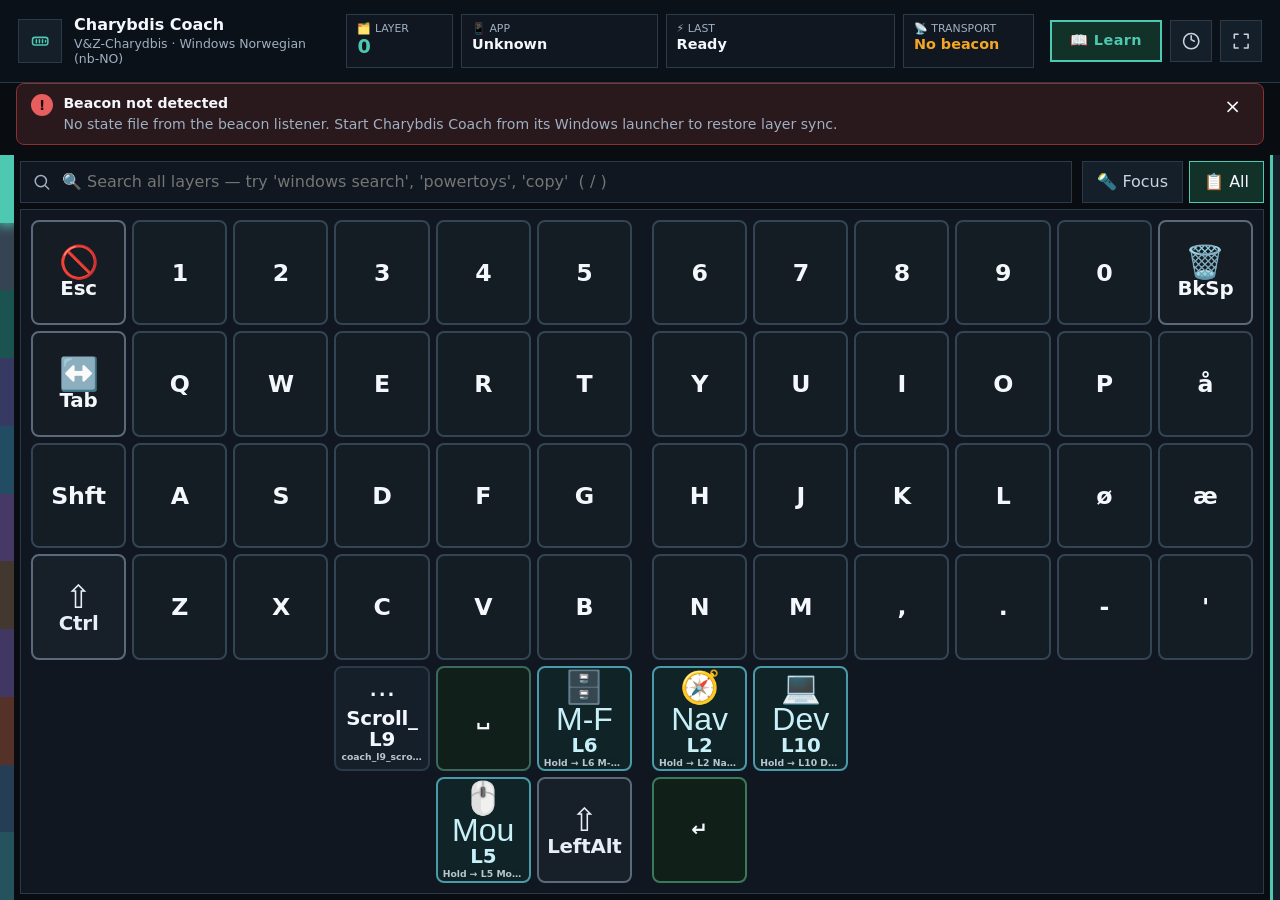
==== commit 67c04d99: "Fix Coach layer hints and publish layout data" ====
--- a/coach/index.html
+++ b/coach/index.html
@@ -43,6 +43,7 @@
         <strong id="beaconBannerTitle">Beacon</strong>
         <span id="beaconBannerDetail">Checking layer sync…</span>
       </div>
+      <button id="beaconBannerClose" class="beacon-banner__close" type="button" aria-label="Close layer sync status" title="Close">×</button>
     </div>
 
     <main class="workspace">
--- a/coach/styles.css
+++ b/coach/styles.css
@@ -209,9 +209,26 @@
   margin-bottom: 2px;
 }
 
-.beacon-banner__text span {
-  color: var(--muted);
-}
+.beacon-banner__text span {
+  color: var(--muted);
+}
+
+.beacon-banner__close {
+  flex: 0 0 auto;
+  margin-left: auto;
+  border: 0;
+  border-radius: 6px;
+  padding: 2px 8px;
+  color: inherit;
+  background: transparent;
+  font: inherit;
+  font-size: 20px;
+  line-height: 1;
+  cursor: pointer;
+}
+
+.beacon-banner__close:hover,
+.beacon-banner__close:focus-visible { background: rgb(127 127 127 / 18%); }
 
 .status-pill span {
   display: block;
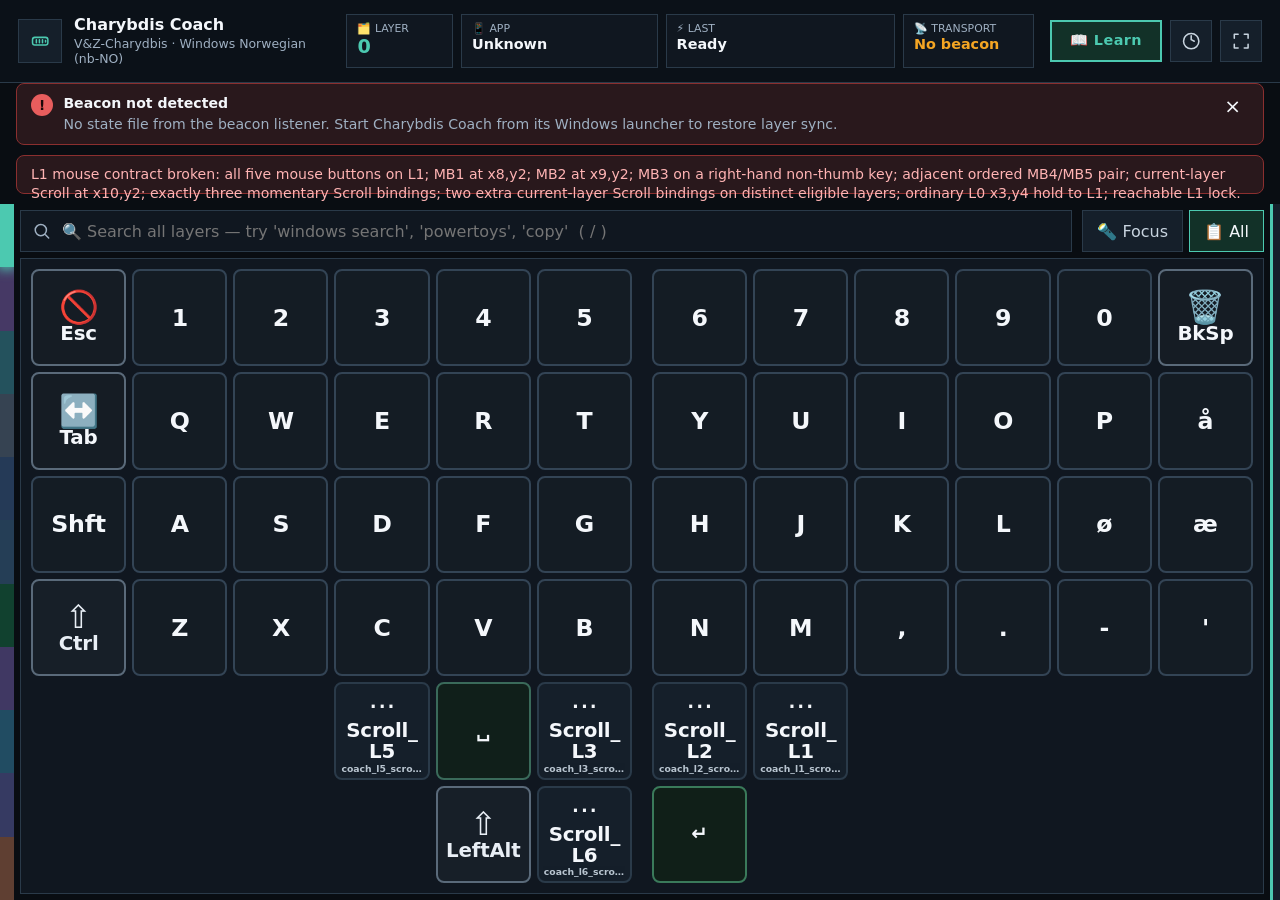
==== commit bcc9eddc: "Update layout export and promotion tools Update promotion checks, Coach assets, and generated candid" ====
--- a/coach/index.html
+++ b/coach/index.html
@@ -45,6 +45,9 @@
       </div>
       <button id="beaconBannerClose" class="beacon-banner__close" type="button" aria-label="Close layer sync status" title="Close">×</button>
     </div>
+
+    <div id="mouseContractStatus" class="mouse-contract-banner mouse-contract-banner--hidden"
+         role="status" aria-live="assertive" hidden></div>
 
     <main class="workspace">
       <aside class="layer-rail collapsed" id="layerRail" aria-label="Layers">
--- a/coach/styles.css
+++ b/coach/styles.css
@@ -177,6 +177,23 @@
   border-color: #8b2f2f;
   background: rgba(232, 93, 93, 0.14);
 }
+
+.mouse-contract-banner {
+  margin: 0 16px 10px;
+  padding: 9px 14px;
+  border: 1px solid var(--line);
+  border-radius: 8px;
+  background: rgba(62, 207, 142, 0.12);
+  font-size: 0.88rem;
+  line-height: 1.35;
+}
+.mouse-contract-banner--ok { border-color: #2d6a4f; }
+.mouse-contract-banner--error {
+  border-color: #8b2f2f;
+  background: rgba(232, 93, 93, 0.14);
+  color: #ffb4b4;
+}
+.mouse-contract-banner--hidden { display: none; }
 
 .beacon-banner__icon {
   flex: 0 0 auto;
